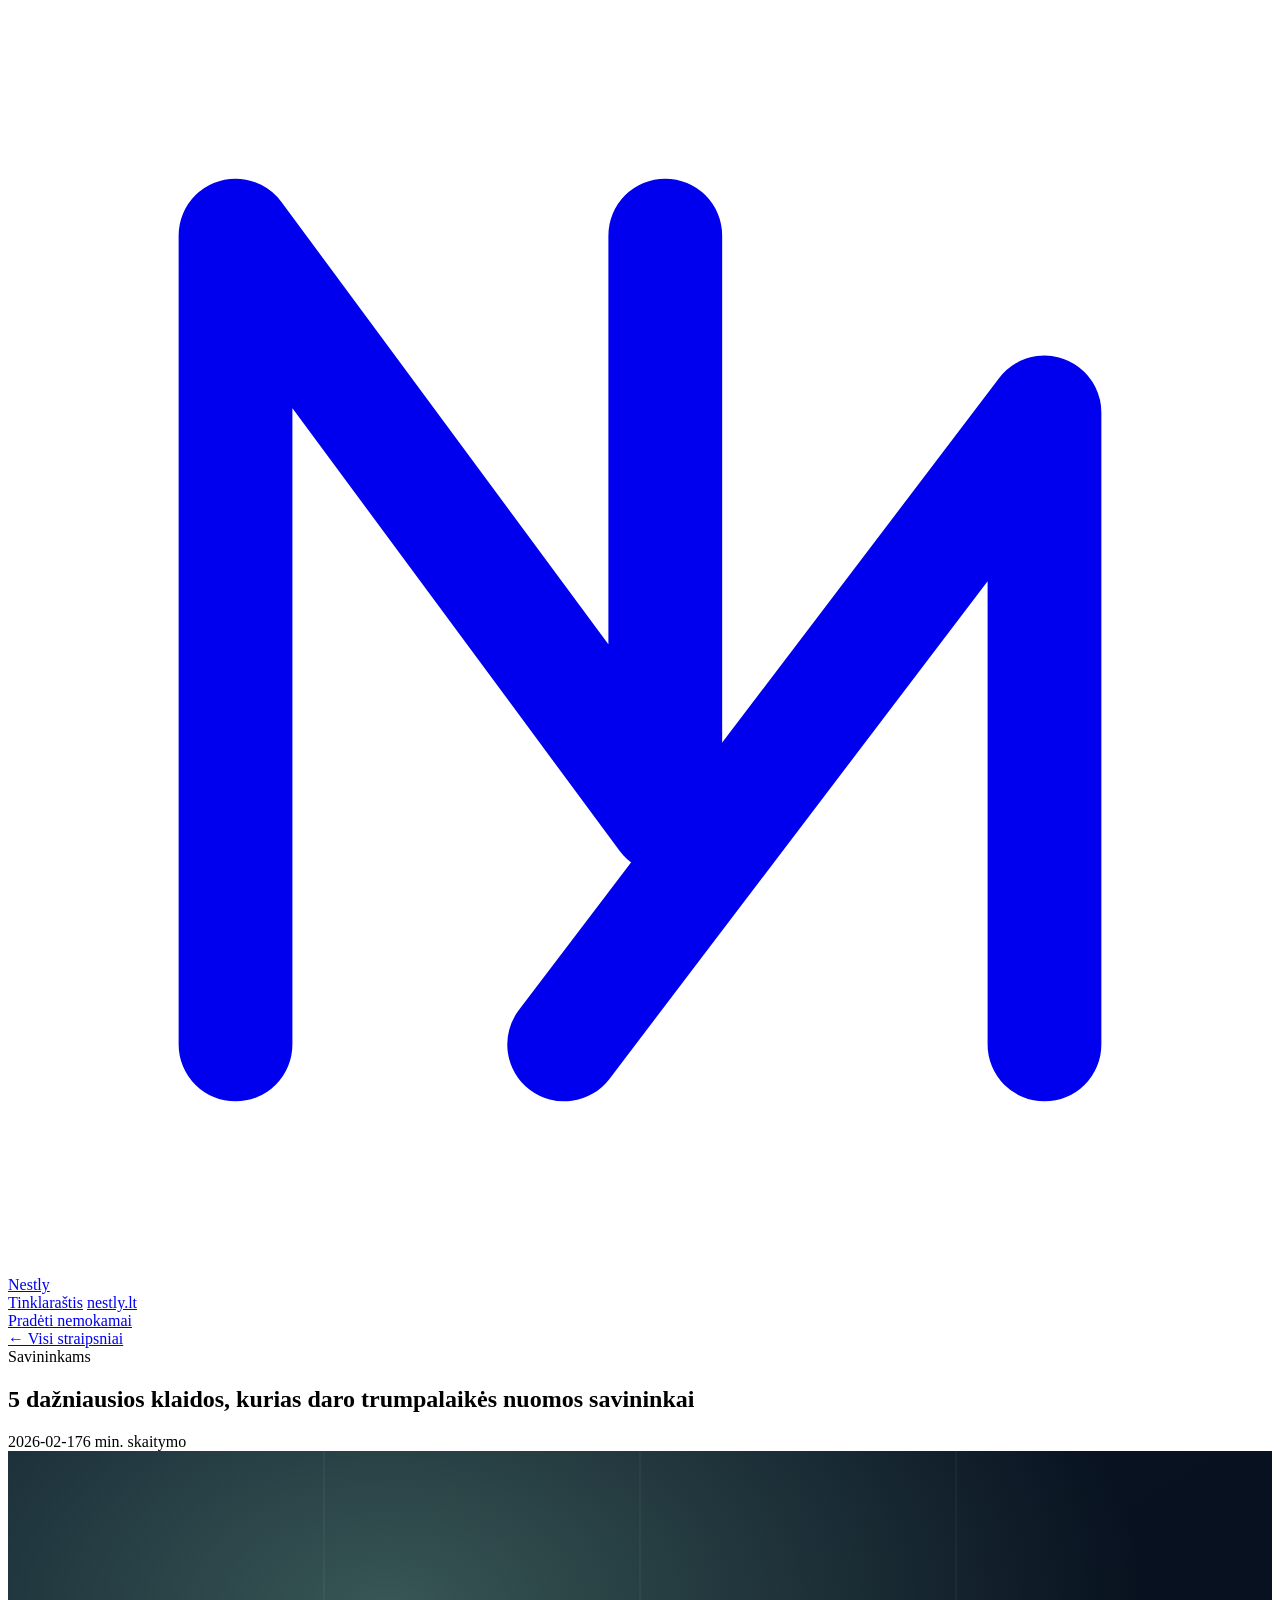
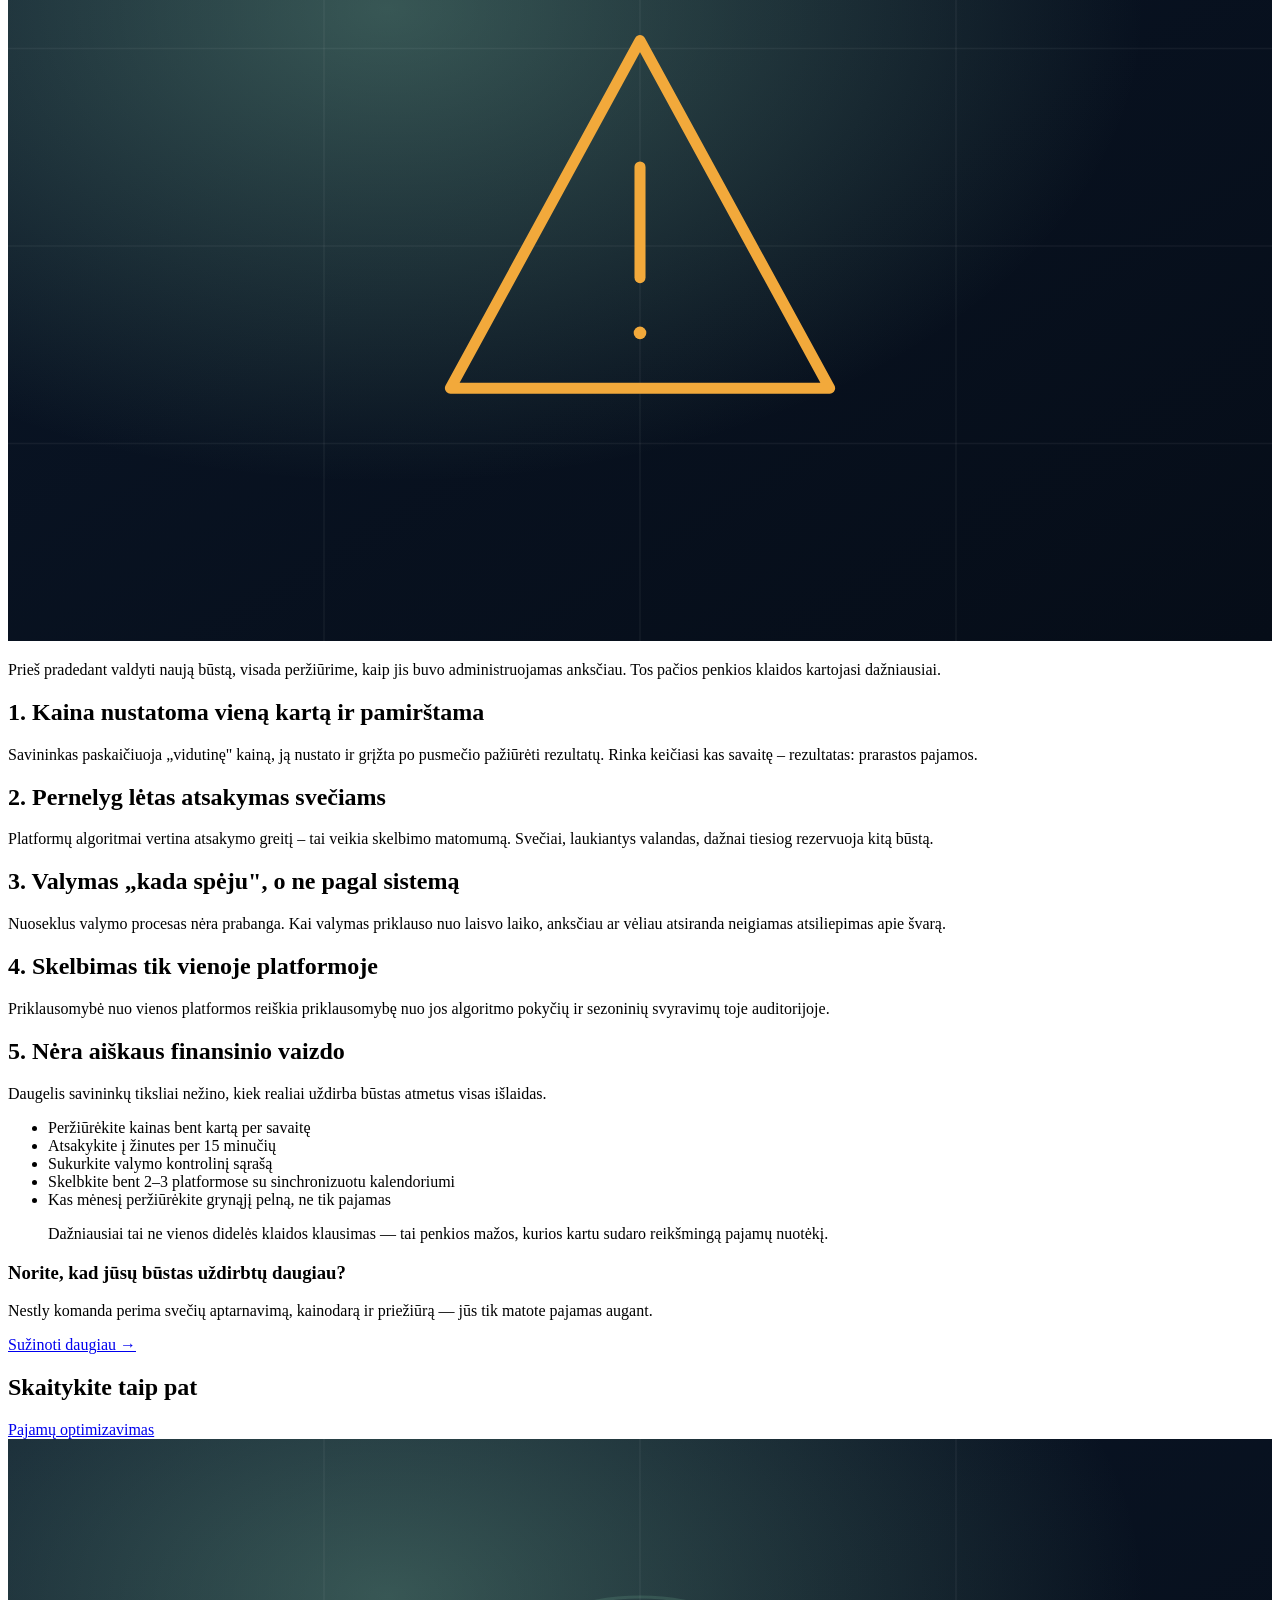
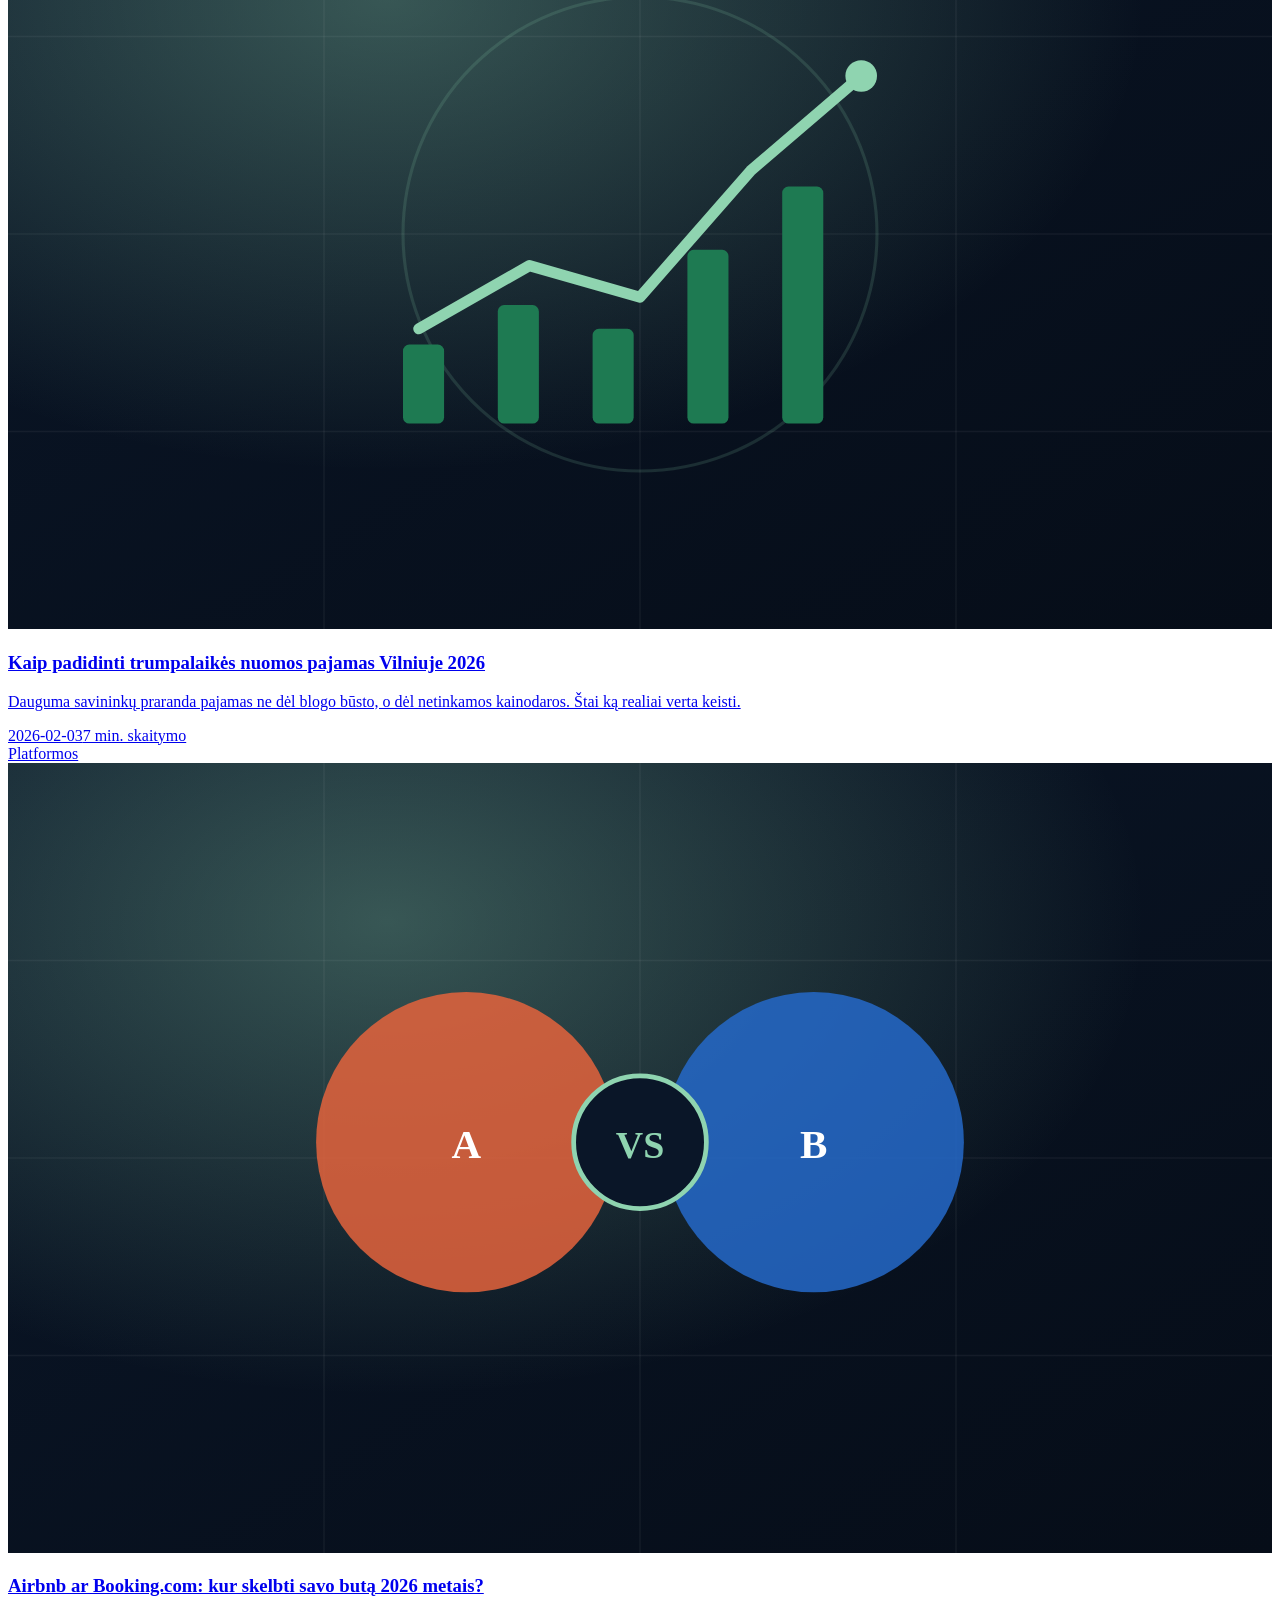
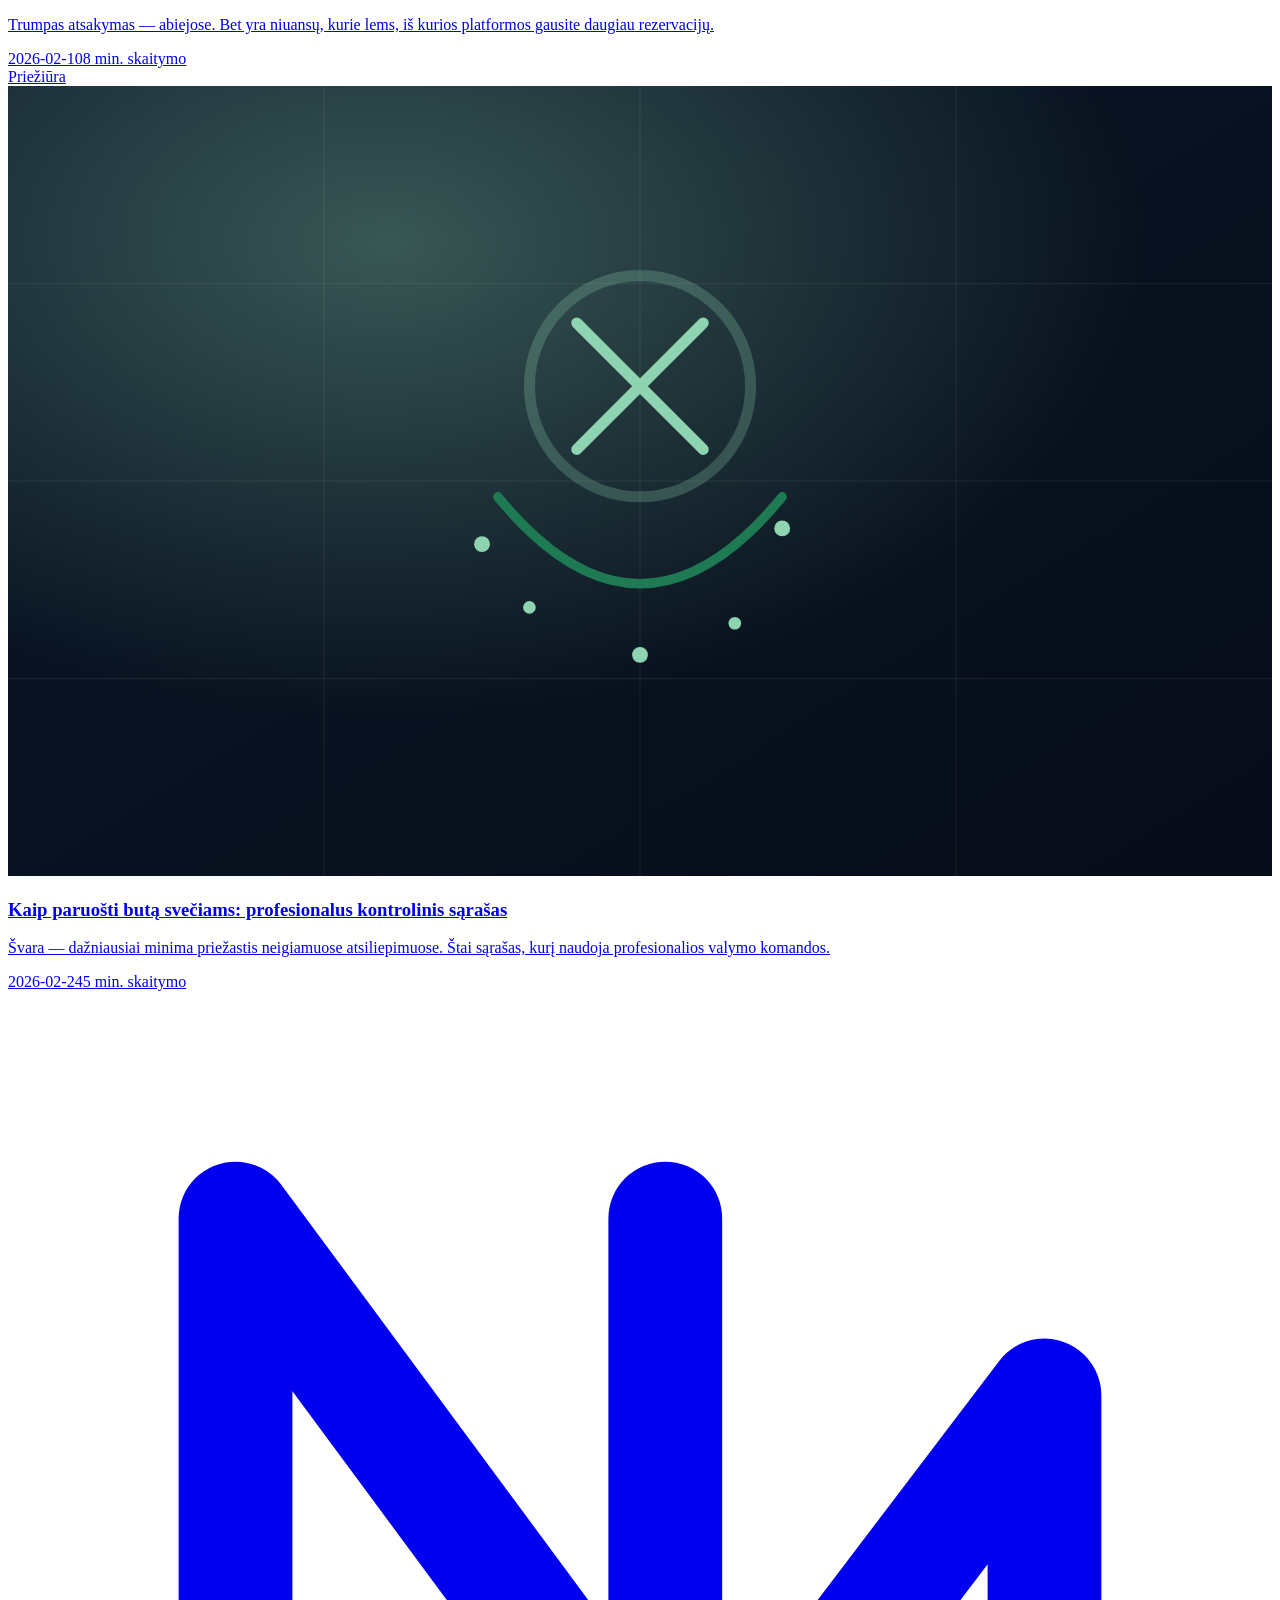
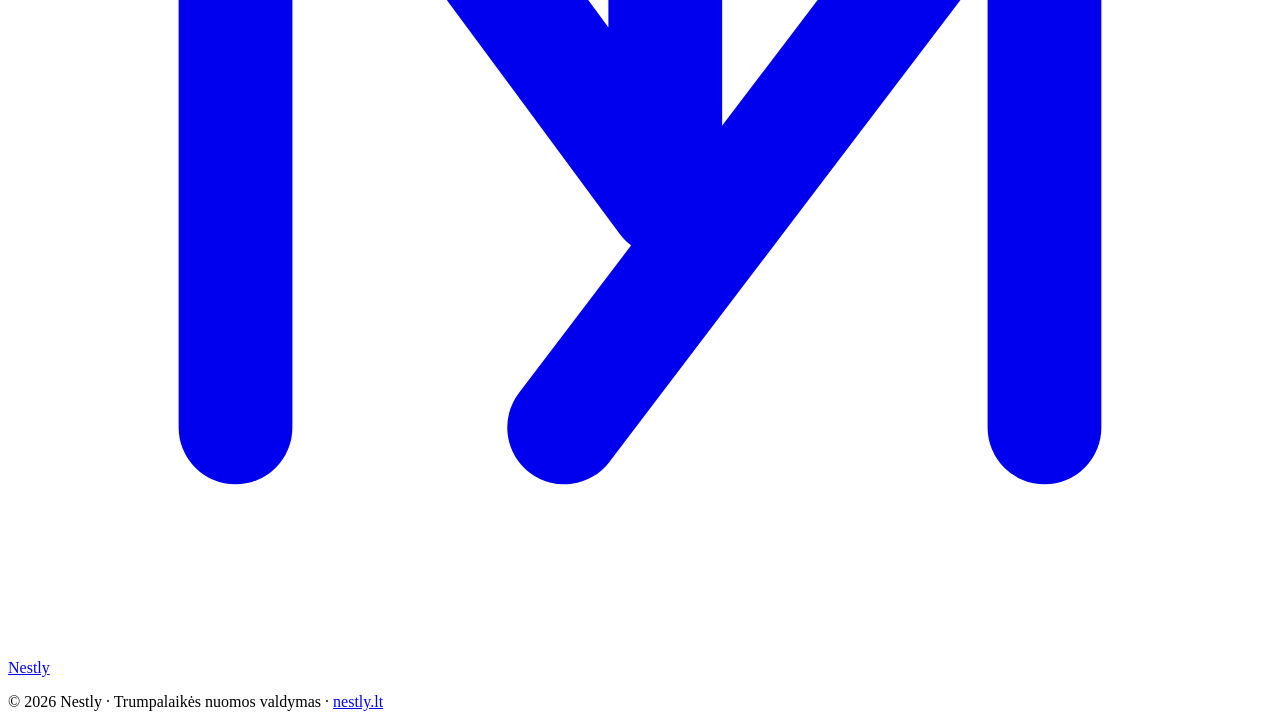
==== articles/5-klaidos-savininkams.html @ 53dc6b49 "Rename 5-klaidos-savininkams.html to articles/5-klaidos-savininkams.html" ====
<!DOCTYPE html>
<html lang="lt">
<head>
<meta charset="UTF-8">
<meta name="viewport" content="width=device-width, initial-scale=1.0">
<title>5 dažniausios klaidos, kurias daro trumpalaikės nuomos savininkai | Nestly tinklaraštis</title>
<meta name="description" content="Nuo neteisingos kainodaros iki pavėluoto atsakymo svečiams — penkios klaidos, kurios kainuoja daugiausiai pinigų trumpalaikės nuomos savininkams.">
<link rel="canonical" href="https://nestly.lt/blog/articles/">
<meta property="og:title" content="5 dažniausios klaidos, kurias daro trumpalaikės nuomos savininkai | Nestly tinklaraštis">
<meta property="og:description" content="Nuo neteisingos kainodaros iki pavėluoto atsakymo svečiams — penkios klaidos, kurios kainuoja daugiausiai pinigų trumpalaikės nuomos savininkams.">
<meta property="og:type" content="article">
<link rel="preconnect" href="https://fonts.googleapis.com"><link href="https://fonts.googleapis.com/css2?family=Newsreader:ital,opsz,wght@0,6..72,400;0,6..72,500;0,6..72,600;0,6..72,700;1,6..72,500&family=Inter:wght@400;500;600;700;800&family=JetBrains+Mono:wght@500;600&display=swap" rel="stylesheet">
<link rel="stylesheet" href="../assets/style.css">
<script type="application/ld+json">
{
  "@context": "https://schema.org",
  "@type": "BlogPosting",
  "headline": "5 dažniausios klaidos, kurias daro trumpalaikės nuomos savininkai",
  "description": "Nuo neteisingos kainodaros iki pavėluoto atsakymo svečiams — penkios klaidos, kurios kainuoja daugiausiai pinigų trumpalaikės nuomos savininkams.",
  "datePublished": "2026-02-17",
  "author": {"@type": "Organization", "name": "Nestly"},
  "publisher": {"@type": "Organization", "name": "Nestly"}
}
</script>
</head>
<body>
<header id="siteHeader">
  <nav class="wrap">
    <a class="logo" href="../index.html"><svg viewBox="0 0 100 100" xmlns="http://www.w3.org/2000/svg"><polyline points="18,82 18,18 52,64 52,18" fill="none" stroke="currentColor" stroke-width="9" stroke-linejoin="round" stroke-linecap="round"/><polyline points="44,82 82,32 82,82" fill="none" stroke="currentColor" stroke-width="9" stroke-linejoin="round" stroke-linecap="round"/></svg>Nestly</a>
    <div class="nav-links">
      <a href="../index.html">Tinklaraštis</a>
      <a href="https://nestly.lt">nestly.lt</a>
    </div>
    <a class="btn btn-primary" href="https://nestly.lt">Pradėti nemokamai</a>
  </nav>
</header>

<section class="article-hero">
  <div class="wrap">
    <a class="back-link" href="../index.html">← Visi straipsniai</a>
    <div class="eyebrow">Savininkams</div>
    <h1>5 dažniausios klaidos, kurias daro trumpalaikės nuomos savininkai</h1>
    <div class="article-meta"><span>2026-02-17</span><span class="dot"></span><span>6 min. skaitymo</span></div>
  </div>
  <div class="hero-illustration"><svg viewBox="0 0 800 500" xmlns="http://www.w3.org/2000/svg" preserveAspectRatio="xMidYMid slice">
  <defs>
    <linearGradient id="bg" x1="0" y1="0" x2="1" y2="1">
      <stop offset="0%" stop-color="#0A1628"/><stop offset="100%" stop-color="#060D18"/>
    </linearGradient>
    <radialGradient id="glow" cx="30%" cy="20%" r="60%">
      <stop offset="0%" stop-color="#8FD4B0" stop-opacity="0.35"/>
      <stop offset="100%" stop-color="#8FD4B0" stop-opacity="0"/>
    </radialGradient>
  </defs>
  <rect width="800" height="500" fill="url(#bg)"/>
  <rect width="800" height="500" fill="url(#glow)"/>
  <g stroke="#ffffff" stroke-opacity="0.05">
    <line x1="0" y1="125" x2="800" y2="125"/><line x1="0" y1="250" x2="800" y2="250"/><line x1="0" y1="375" x2="800" y2="375"/>
    <line x1="200" y1="0" x2="200" y2="500"/><line x1="400" y1="0" x2="400" y2="500"/><line x1="600" y1="0" x2="600" y2="500"/>
  </g>
  <g transform="translate(400,250)">
    
<g fill="none" stroke="#F2A93B" stroke-width="7" stroke-linecap="round" stroke-linejoin="round">
  <path d="M0,-130 L120,90 L-120,90 Z"/>
  <line x1="0" y1="-50" x2="0" y2="20"/>
  <circle cx="0" cy="55" r="4" fill="#F2A93B" stroke="none"/>
</g>

  </g>
</svg></div>
</section>

<div class="article-body">

      <p>Prieš pradedant valdyti naują būstą, visada peržiūrime, kaip jis buvo administruojamas anksčiau. Tos pačios penkios klaidos kartojasi dažniausiai.</p>

      <h2>1. Kaina nustatoma vieną kartą ir pamirštama</h2>
      <p>Savininkas paskaičiuoja „vidutinę" kainą, ją nustato ir grįžta po pusmečio pažiūrėti rezultatų. Rinka keičiasi kas savaitę – rezultatas: prarastos pajamos.</p>

      <h2>2. Pernelyg lėtas atsakymas svečiams</h2>
      <p>Platformų algoritmai vertina atsakymo greitį – tai veikia skelbimo matomumą. Svečiai, laukiantys valandas, dažnai tiesiog rezervuoja kitą būstą.</p>

      <h2>3. Valymas „kada spėju", o ne pagal sistemą</h2>
      <p>Nuoseklus valymo procesas nėra prabanga. Kai valymas priklauso nuo laisvo laiko, anksčiau ar vėliau atsiranda neigiamas atsiliepimas apie švarą.</p>

      <h2>4. Skelbimas tik vienoje platformoje</h2>
      <p>Priklausomybė nuo vienos platformos reiškia priklausomybę nuo jos algoritmo pokyčių ir sezoninių svyravimų toje auditorijoje.</p>

      <h2>5. Nėra aiškaus finansinio vaizdo</h2>
      <p>Daugelis savininkų tiksliai nežino, kiek realiai uždirba būstas atmetus visas išlaidas.</p>

      <ul>
        <li>Peržiūrėkite kainas bent kartą per savaitę</li>
        <li>Atsakykite į žinutes per 15 minučių</li>
        <li>Sukurkite valymo kontrolinį sąrašą</li>
        <li>Skelbkite bent 2–3 platformose su sinchronizuotu kalendoriumi</li>
        <li>Kas mėnesį peržiūrėkite grynąjį pelną, ne tik pajamas</li>
      </ul>

      <blockquote>Dažniausiai tai ne vienos didelės klaidos klausimas — tai penkios mažos, kurios kartu sudaro reikšmingą pajamų nuotėkį.</blockquote>
    
</div>

<div class="cta-box">
  <h3>Norite, kad jūsų būstas uždirbtų daugiau?</h3>
  <p>Nestly komanda perima svečių aptarnavimą, kainodarą ir priežiūrą — jūs tik matote pajamas augant.</p>
  <a class="btn btn-primary" href="https://nestly.lt">Sužinoti daugiau →</a>
</div>

<section class="related">
  <div class="wrap">
    <h2>Skaitykite taip pat</h2>
    <div class="blog-grid">
      <a class="card" href="kaip-padidinti-nuomos-pajamas.html">
  <div class="thumb"><span class="cat">Pajamų optimizavimas</span><svg viewBox="0 0 800 500" xmlns="http://www.w3.org/2000/svg" preserveAspectRatio="xMidYMid slice">
  <defs>
    <linearGradient id="bg" x1="0" y1="0" x2="1" y2="1">
      <stop offset="0%" stop-color="#0A1628"/><stop offset="100%" stop-color="#060D18"/>
    </linearGradient>
    <radialGradient id="glow" cx="30%" cy="20%" r="60%">
      <stop offset="0%" stop-color="#8FD4B0" stop-opacity="0.35"/>
      <stop offset="100%" stop-color="#8FD4B0" stop-opacity="0"/>
    </radialGradient>
  </defs>
  <rect width="800" height="500" fill="url(#bg)"/>
  <rect width="800" height="500" fill="url(#glow)"/>
  <g stroke="#ffffff" stroke-opacity="0.05">
    <line x1="0" y1="125" x2="800" y2="125"/><line x1="0" y1="250" x2="800" y2="250"/><line x1="0" y1="375" x2="800" y2="375"/>
    <line x1="200" y1="0" x2="200" y2="500"/><line x1="400" y1="0" x2="400" y2="500"/><line x1="600" y1="0" x2="600" y2="500"/>
  </g>
  <g transform="translate(400,250)">
    
<circle r="150" fill="none" stroke="#8FD4B0" stroke-opacity="0.15" stroke-width="2"/>
<polyline points="-140,60 -70,20 0,40 70,-40 140,-100" fill="none" stroke="#8FD4B0" stroke-width="7" stroke-linecap="round" stroke-linejoin="round"/>
<circle cx="140" cy="-100" r="10" fill="#8FD4B0"/>
<g fill="#1E7A52">
  <rect x="-150" y="70" width="26" height="50" rx="4"/>
  <rect x="-90" y="45" width="26" height="75" rx="4"/>
  <rect x="-30" y="60" width="26" height="60" rx="4"/>
  <rect x="30" y="10" width="26" height="110" rx="4"/>
  <rect x="90" y="-30" width="26" height="150" rx="4"/>
</g>

  </g>
</svg></div>
  <div class="body">
    <h3>Kaip padidinti trumpalaikės nuomos pajamas Vilniuje 2026</h3>
    <p>Dauguma savininkų praranda pajamas ne dėl blogo būsto, o dėl netinkamos kainodaros. Štai ką realiai verta keisti.</p>
    <div class="meta"><span>2026-02-03</span><span class="dot"></span><span>7 min. skaitymo</span></div>
  </div>
</a>
<a class="card" href="airbnb-vs-booking-com.html">
  <div class="thumb"><span class="cat">Platformos</span><svg viewBox="0 0 800 500" xmlns="http://www.w3.org/2000/svg" preserveAspectRatio="xMidYMid slice">
  <defs>
    <linearGradient id="bg" x1="0" y1="0" x2="1" y2="1">
      <stop offset="0%" stop-color="#0A1628"/><stop offset="100%" stop-color="#060D18"/>
    </linearGradient>
    <radialGradient id="glow" cx="30%" cy="20%" r="60%">
      <stop offset="0%" stop-color="#8FD4B0" stop-opacity="0.35"/>
      <stop offset="100%" stop-color="#8FD4B0" stop-opacity="0"/>
    </radialGradient>
  </defs>
  <rect width="800" height="500" fill="url(#bg)"/>
  <rect width="800" height="500" fill="url(#glow)"/>
  <g stroke="#ffffff" stroke-opacity="0.05">
    <line x1="0" y1="125" x2="800" y2="125"/><line x1="0" y1="250" x2="800" y2="250"/><line x1="0" y1="375" x2="800" y2="375"/>
    <line x1="200" y1="0" x2="200" y2="500"/><line x1="400" y1="0" x2="400" y2="500"/><line x1="600" y1="0" x2="600" y2="500"/>
  </g>
  <g transform="translate(400,250)">
    
<circle cx="-110" cy="-10" r="95" fill="#E4633D" opacity="0.85"/>
<circle cx="110" cy="-10" r="95" fill="#2569C9" opacity="0.85"/>
<circle cx="0" cy="-10" r="42" fill="#0A1628" stroke="#8FD4B0" stroke-width="3"/>
<text x="0" y="0" text-anchor="middle" font-family="Georgia,serif" font-size="24" font-weight="700" fill="#8FD4B0">VS</text>
<text x="-110" y="0" text-anchor="middle" font-family="Georgia,serif" font-size="26" font-weight="700" fill="#fff">A</text>
<text x="110" y="0" text-anchor="middle" font-family="Georgia,serif" font-size="26" font-weight="700" fill="#fff">B</text>

  </g>
</svg></div>
  <div class="body">
    <h3>Airbnb ar Booking.com: kur skelbti savo butą 2026 metais?</h3>
    <p>Trumpas atsakymas — abiejose. Bet yra niuansų, kurie lems, iš kurios platformos gausite daugiau rezervacijų.</p>
    <div class="meta"><span>2026-02-10</span><span class="dot"></span><span>8 min. skaitymo</span></div>
  </div>
</a>
<a class="card" href="kaip-paruosti-buta-sveciams.html">
  <div class="thumb"><span class="cat">Priežiūra</span><svg viewBox="0 0 800 500" xmlns="http://www.w3.org/2000/svg" preserveAspectRatio="xMidYMid slice">
  <defs>
    <linearGradient id="bg" x1="0" y1="0" x2="1" y2="1">
      <stop offset="0%" stop-color="#0A1628"/><stop offset="100%" stop-color="#060D18"/>
    </linearGradient>
    <radialGradient id="glow" cx="30%" cy="20%" r="60%">
      <stop offset="0%" stop-color="#8FD4B0" stop-opacity="0.35"/>
      <stop offset="100%" stop-color="#8FD4B0" stop-opacity="0"/>
    </radialGradient>
  </defs>
  <rect width="800" height="500" fill="url(#bg)"/>
  <rect width="800" height="500" fill="url(#glow)"/>
  <g stroke="#ffffff" stroke-opacity="0.05">
    <line x1="0" y1="125" x2="800" y2="125"/><line x1="0" y1="250" x2="800" y2="250"/><line x1="0" y1="375" x2="800" y2="375"/>
    <line x1="200" y1="0" x2="200" y2="500"/><line x1="400" y1="0" x2="400" y2="500"/><line x1="600" y1="0" x2="600" y2="500"/>
  </g>
  <g transform="translate(400,250)">
    
<g stroke="#8FD4B0" stroke-width="7" stroke-linecap="round" fill="none">
  <path d="M-40,-100 L40,-20" />
  <path d="M40,-100 L-40,-20" />
  <circle cx="0" cy="-60" r="70" stroke-opacity="0.25"/>
</g>
<g fill="#8FD4B0">
  <circle cx="-100" cy="40" r="5"/><circle cx="-70" cy="80" r="4"/>
  <circle cx="90" cy="30" r="5"/><circle cx="60" cy="90" r="4"/>
  <circle cx="0" cy="110" r="5"/>
</g>
<path d="M-90,10 Q0,120 90,10" stroke="#1E7A52" stroke-width="6" fill="none" stroke-linecap="round"/>

  </g>
</svg></div>
  <div class="body">
    <h3>Kaip paruošti butą svečiams: profesionalus kontrolinis sąrašas</h3>
    <p>Švara — dažniausiai minima priežastis neigiamuose atsiliepimuose. Štai sąrašas, kurį naudoja profesionalios valymo komandos.</p>
    <div class="meta"><span>2026-02-24</span><span class="dot"></span><span>5 min. skaitymo</span></div>
  </div>
</a>
    </div>
  </div>
</section>

<footer>
  <div class="wrap">
    <a class="flogo" href="../index.html"><svg viewBox="0 0 100 100" xmlns="http://www.w3.org/2000/svg"><polyline points="18,82 18,18 52,64 52,18" fill="none" stroke="currentColor" stroke-width="9" stroke-linejoin="round" stroke-linecap="round"/><polyline points="44,82 82,32 82,82" fill="none" stroke="currentColor" stroke-width="9" stroke-linejoin="round" stroke-linecap="round"/></svg>Nestly</a>
    <p>© 2026 Nestly · Trumpalaikės nuomos valdymas · <a href="https://nestly.lt">nestly.lt</a></p>
  </div>
</footer>
<script src="../assets/script.js"></script>
</body>
</html>
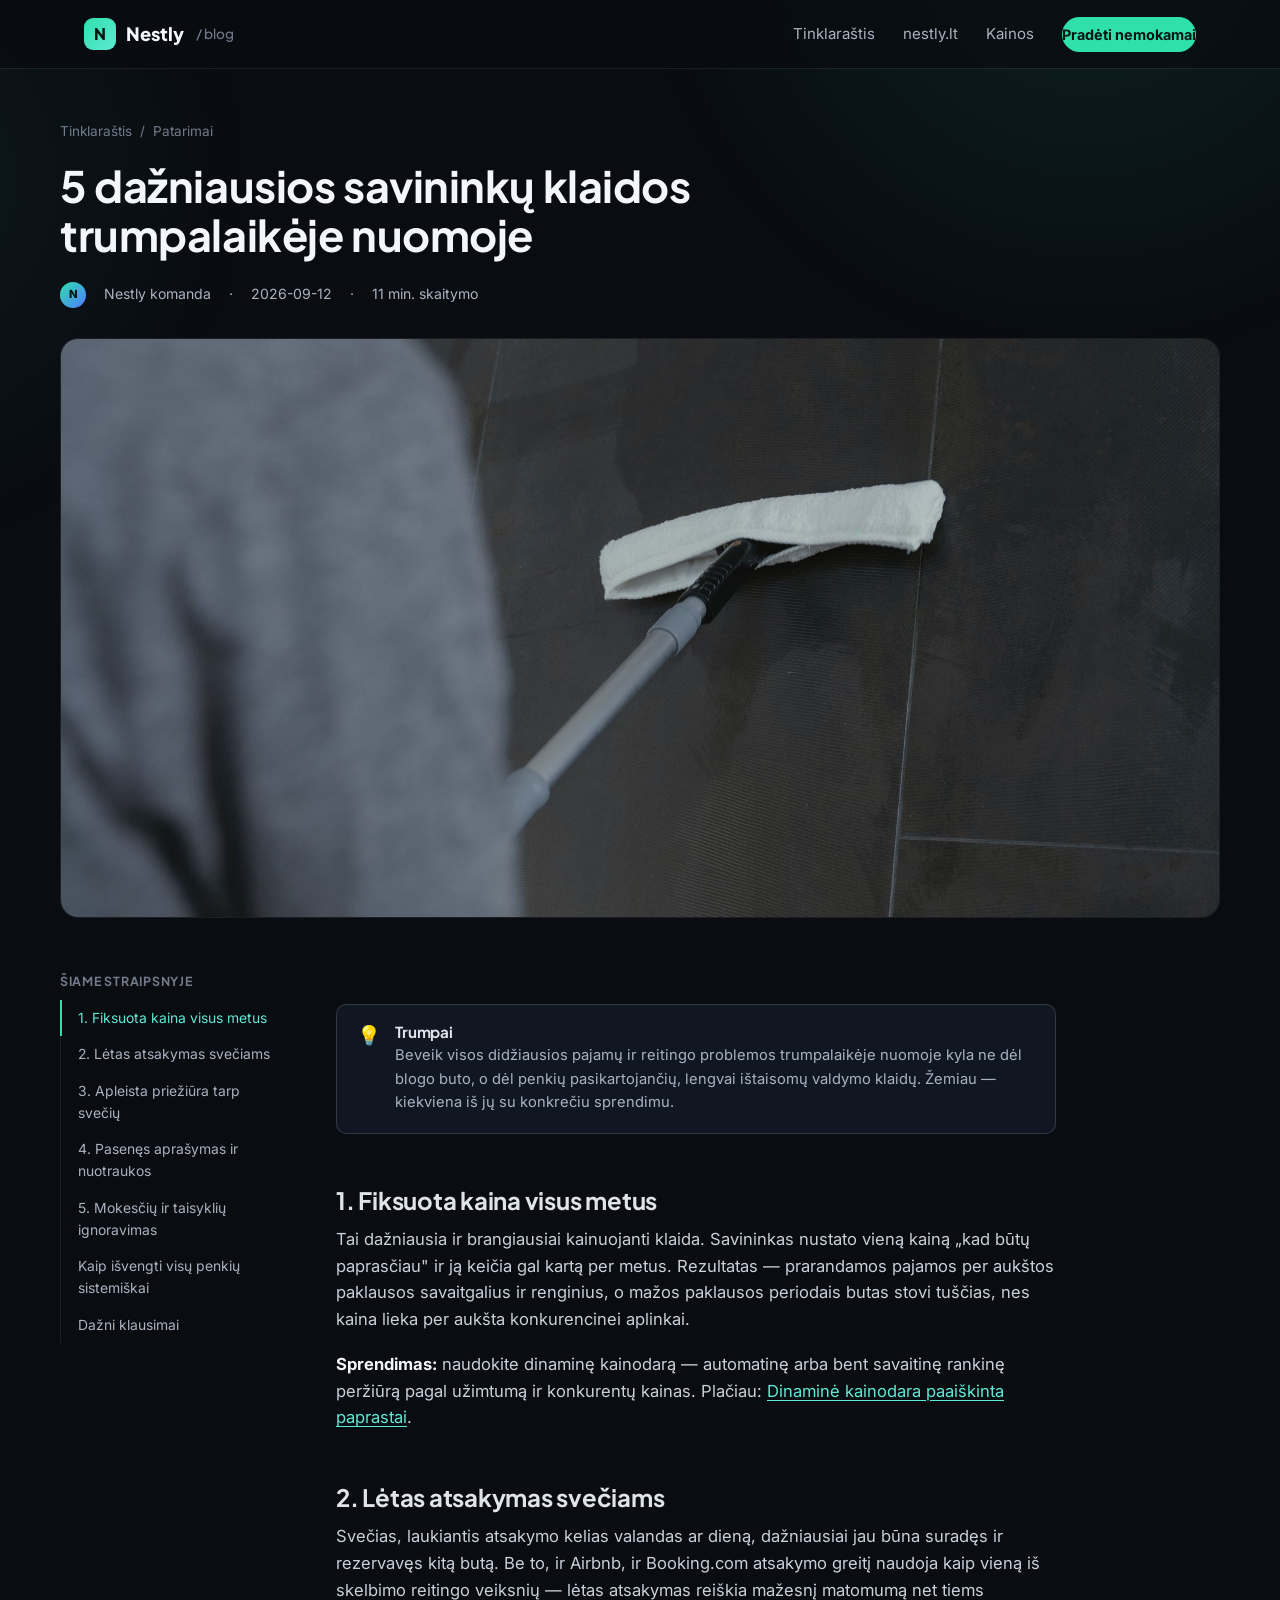
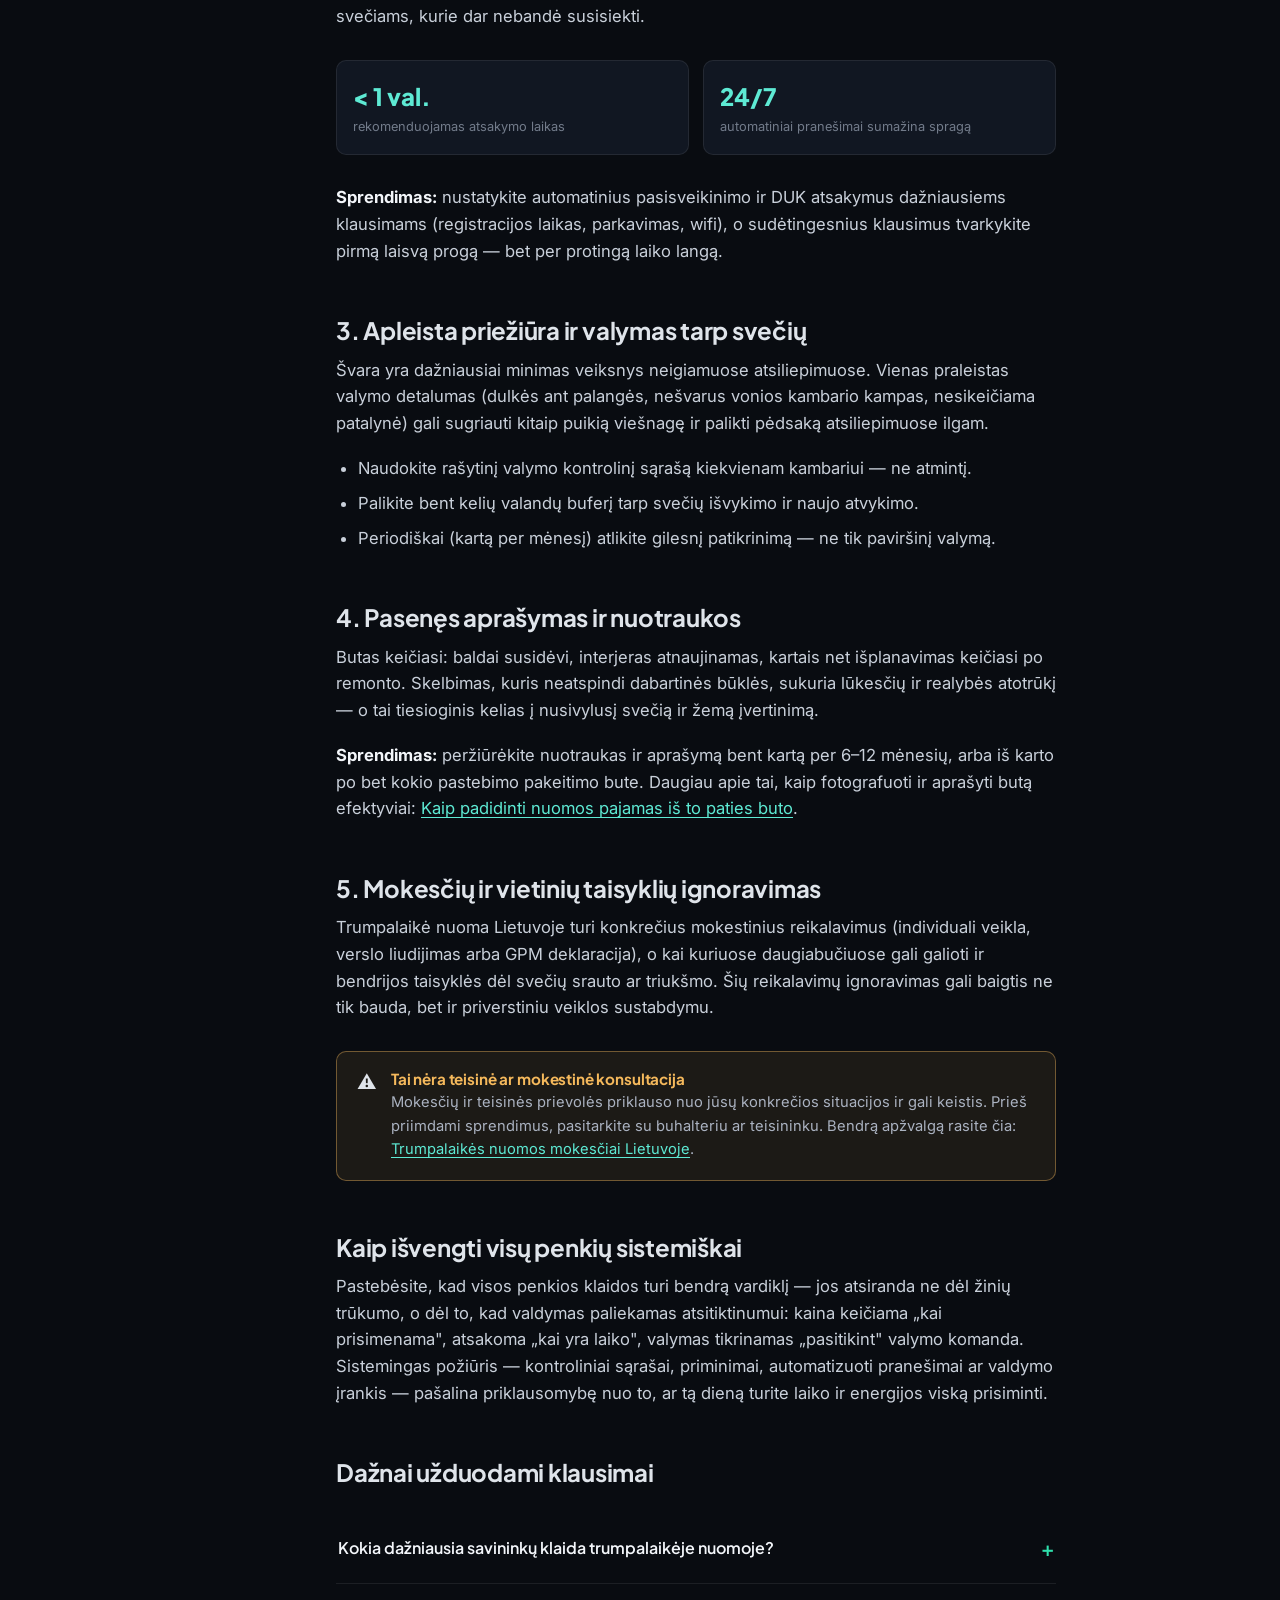
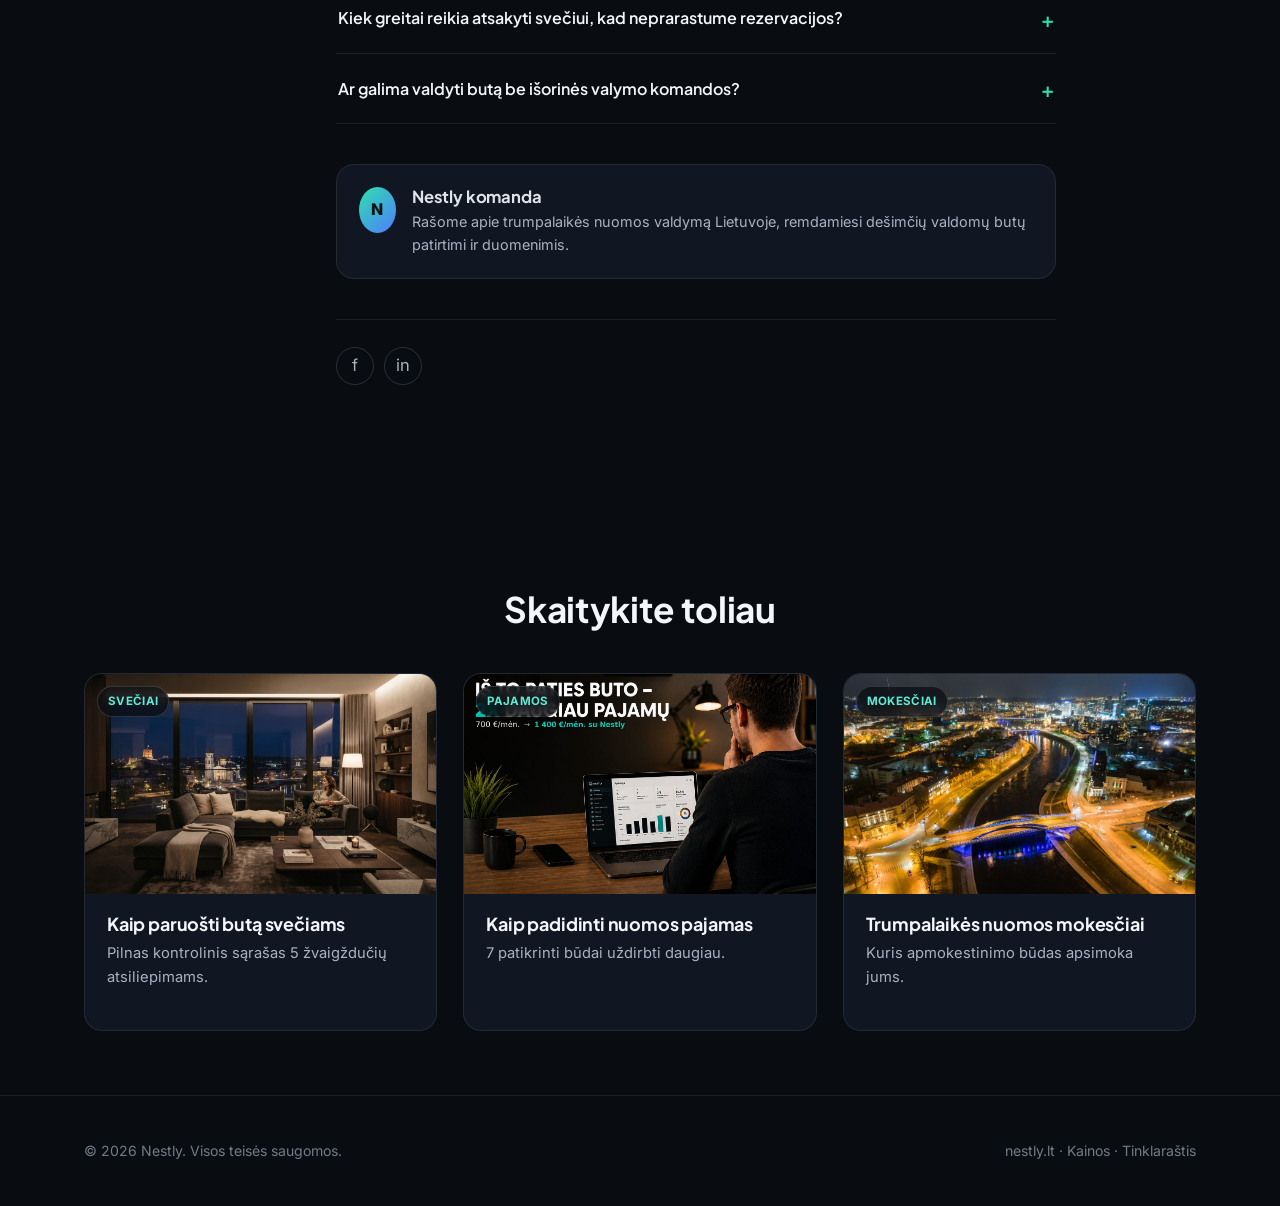
==== commit 6ec4fe3f: "Add files via upload" ====
--- a/articles/5-klaidos-savininkams.html
+++ b/articles/5-klaidos-savininkams.html
@@ -1,237 +1,177 @@
 <!DOCTYPE html>
-<html lang="lt">
+<html lang="lt" class="no-js">
 <head>
 <meta charset="UTF-8">
+<script>document.documentElement.classList.remove('no-js')</script>
 <meta name="viewport" content="width=device-width, initial-scale=1.0">
-<title>5 dažniausios klaidos, kurias daro trumpalaikės nuomos savininkai | Nestly tinklaraštis</title>
-<meta name="description" content="Nuo neteisingos kainodaros iki pavėluoto atsakymo svečiams — penkios klaidos, kurios kainuoja daugiausiai pinigų trumpalaikės nuomos savininkams.">
-<link rel="canonical" href="https://nestly.lt/blog/articles/">
-<meta property="og:title" content="5 dažniausios klaidos, kurias daro trumpalaikės nuomos savininkai | Nestly tinklaraštis">
-<meta property="og:description" content="Nuo neteisingos kainodaros iki pavėluoto atsakymo svečiams — penkios klaidos, kurios kainuoja daugiausiai pinigų trumpalaikės nuomos savininkams.">
+<title>5 dažniausios savininkų klaidos trumpalaikėje nuomoje | Nestly tinklaraštis</title>
+<meta name="description" content="Nuo per žemos kainos iki apleistos priežiūros — kokios klaidos kainuoja trumpalaikės nuomos savininkams daugiausiai pajamų ir reitingo, ir kaip jų sistemiškai išvengti.">
+<link rel="canonical" href="https://nestly.lt/blog/articles/5-klaidos-savininkams.html">
+<meta name="robots" content="index, follow">
 <meta property="og:type" content="article">
-<link rel="preconnect" href="https://fonts.googleapis.com"><link href="https://fonts.googleapis.com/css2?family=Newsreader:ital,opsz,wght@0,6..72,400;0,6..72,500;0,6..72,600;0,6..72,700;1,6..72,500&family=Inter:wght@400;500;600;700;800&family=JetBrains+Mono:wght@500;600&display=swap" rel="stylesheet">
+<meta property="og:title" content="5 dažniausios savininkų klaidos trumpalaikėje nuomoje">
+<meta property="og:description" content="Kokios klaidos kainuoja daugiausiai ir kaip jų išvengti.">
+<meta property="og:url" content="https://nestly.lt/blog/articles/5-klaidos-savininkams.html">
+<meta property="og:image" content="https://nestly.lt/blog/assets/images/cover-cleaning.jpg">
+<meta name="twitter:card" content="summary_large_image">
 <link rel="stylesheet" href="../assets/style.css">
 <script type="application/ld+json">
 {
-  "@context": "https://schema.org",
-  "@type": "BlogPosting",
-  "headline": "5 dažniausios klaidos, kurias daro trumpalaikės nuomos savininkai",
-  "description": "Nuo neteisingos kainodaros iki pavėluoto atsakymo svečiams — penkios klaidos, kurios kainuoja daugiausiai pinigų trumpalaikės nuomos savininkams.",
-  "datePublished": "2026-02-17",
-  "author": {"@type": "Organization", "name": "Nestly"},
-  "publisher": {"@type": "Organization", "name": "Nestly"}
+  "@context":"https://schema.org","@type":"Article",
+  "headline":"5 dažniausios savininkų klaidos trumpalaikėje nuomoje",
+  "description":"Kokios klaidos kainuoja trumpalaikės nuomos savininkams daugiausiai pajamų ir reitingo.",
+  "image":"https://nestly.lt/blog/assets/images/cover-cleaning.jpg",
+  "author":{"@type":"Organization","name":"Nestly"},
+  "publisher":{"@type":"Organization","name":"Nestly","url":"https://nestly.lt/"},
+  "datePublished":"2026-09-12","dateModified":"2026-09-12",
+  "mainEntityOfPage":"https://nestly.lt/blog/articles/5-klaidos-savininkams.html"
+}
+</script>
+<script type="application/ld+json">
+{
+  "@context":"https://schema.org","@type":"FAQPage",
+  "mainEntity":[
+    {"@type":"Question","name":"Kokia dažniausia savininkų klaida trumpalaikėje nuomoje?","acceptedAnswer":{"@type":"Answer","text":"Dažniausia klaida — fiksuota, niekada nekoreguojama kaina, dėl kurios prarandama tiek pajamų per didelės paklausos datas, tiek užimtumas per mažos paklausos periodus."}},
+    {"@type":"Question","name":"Kiek greitai reikia atsakyti svečiui, kad neprarastume rezervacijos?","acceptedAnswer":{"@type":"Answer","text":"Rekomenduojama atsakyti per vieną valandą dienos metu — ilgesnis atsakymo laikas tiesiogiai koreliuoja su mažesne konversija į rezervaciją ir prastesniu platformos reitingu."}},
+    {"@type":"Question","name":"Ar galima valdyti butą be išorinės valymo komandos?","acceptedAnswer":{"@type":"Answer","text":"Galima, bet tai reikalauja griežto grafiko ir buferio tarp svečių — bet koks vėlavimas ar kelionės grafiko sutapimas rizikuoja pavėluotu įsiregistravimu, kuris stipriai kenkia atsiliepimams."}}
+  ]
 }
 </script>
 </head>
 <body>
-<header id="siteHeader">
-  <nav class="wrap">
-    <a class="logo" href="../index.html"><svg viewBox="0 0 100 100" xmlns="http://www.w3.org/2000/svg"><polyline points="18,82 18,18 52,64 52,18" fill="none" stroke="currentColor" stroke-width="9" stroke-linejoin="round" stroke-linecap="round"/><polyline points="44,82 82,32 82,82" fill="none" stroke="currentColor" stroke-width="9" stroke-linejoin="round" stroke-linecap="round"/></svg>Nestly</a>
+<div class="progress-bar"></div>
+
+<header class="site">
+  <nav class="nav">
+    <a class="brand" href="../index.html"><span class="mark">N</span> Nestly <span style="color:var(--text-dimmer);font-weight:500;font-size:.85rem;margin-left:2px">/ blog</span></a>
     <div class="nav-links">
       <a href="../index.html">Tinklaraštis</a>
-      <a href="https://nestly.lt">nestly.lt</a>
+      <a href="https://nestly.lt/">nestly.lt</a>
+      <a href="https://nestly.lt/pricing">Kainos</a>
+      <a class="nav-cta" href="https://nestly.lt/">Pradėti nemokamai</a>
     </div>
-    <a class="btn btn-primary" href="https://nestly.lt">Pradėti nemokamai</a>
+    <button class="burger" aria-label="Meniu">☰</button>
   </nav>
 </header>
 
-<section class="article-hero">
-  <div class="wrap">
-    <a class="back-link" href="../index.html">← Visi straipsniai</a>
-    <div class="eyebrow">Savininkams</div>
-    <h1>5 dažniausios klaidos, kurias daro trumpalaikės nuomos savininkai</h1>
-    <div class="article-meta"><span>2026-02-17</span><span class="dot"></span><span>6 min. skaitymo</span></div>
+<div class="container article-hero">
+  <div class="breadcrumb"><a href="../index.html">Tinklaraštis</a> <span>/</span> <span>Patarimai</span></div>
+  <h1>5 dažniausios savininkų klaidos trumpalaikėje nuomoje</h1>
+  <div class="article-meta">
+    <span class="avatar">N</span><span>Nestly komanda</span><span>·</span><span>2026-09-12</span><span>·</span><span>11 min. skaitymo</span>
   </div>
-  <div class="hero-illustration"><svg viewBox="0 0 800 500" xmlns="http://www.w3.org/2000/svg" preserveAspectRatio="xMidYMid slice">
-  <defs>
-    <linearGradient id="bg" x1="0" y1="0" x2="1" y2="1">
-      <stop offset="0%" stop-color="#0A1628"/><stop offset="100%" stop-color="#060D18"/>
-    </linearGradient>
-    <radialGradient id="glow" cx="30%" cy="20%" r="60%">
-      <stop offset="0%" stop-color="#8FD4B0" stop-opacity="0.35"/>
-      <stop offset="100%" stop-color="#8FD4B0" stop-opacity="0"/>
-    </radialGradient>
-  </defs>
-  <rect width="800" height="500" fill="url(#bg)"/>
-  <rect width="800" height="500" fill="url(#glow)"/>
-  <g stroke="#ffffff" stroke-opacity="0.05">
-    <line x1="0" y1="125" x2="800" y2="125"/><line x1="0" y1="250" x2="800" y2="250"/><line x1="0" y1="375" x2="800" y2="375"/>
-    <line x1="200" y1="0" x2="200" y2="500"/><line x1="400" y1="0" x2="400" y2="500"/><line x1="600" y1="0" x2="600" y2="500"/>
-  </g>
-  <g transform="translate(400,250)">
-    
-<g fill="none" stroke="#F2A93B" stroke-width="7" stroke-linecap="round" stroke-linejoin="round">
-  <path d="M0,-130 L120,90 L-120,90 Z"/>
-  <line x1="0" y1="-50" x2="0" y2="20"/>
-  <circle cx="0" cy="55" r="4" fill="#F2A93B" stroke="none"/>
-</g>
-
-  </g>
-</svg></div>
-</section>
-
-<div class="article-body">
-
-      <p>Prieš pradedant valdyti naują būstą, visada peržiūrime, kaip jis buvo administruojamas anksčiau. Tos pačios penkios klaidos kartojasi dažniausiai.</p>
-
-      <h2>1. Kaina nustatoma vieną kartą ir pamirštama</h2>
-      <p>Savininkas paskaičiuoja „vidutinę" kainą, ją nustato ir grįžta po pusmečio pažiūrėti rezultatų. Rinka keičiasi kas savaitę – rezultatas: prarastos pajamos.</p>
-
-      <h2>2. Pernelyg lėtas atsakymas svečiams</h2>
-      <p>Platformų algoritmai vertina atsakymo greitį – tai veikia skelbimo matomumą. Svečiai, laukiantys valandas, dažnai tiesiog rezervuoja kitą būstą.</p>
-
-      <h2>3. Valymas „kada spėju", o ne pagal sistemą</h2>
-      <p>Nuoseklus valymo procesas nėra prabanga. Kai valymas priklauso nuo laisvo laiko, anksčiau ar vėliau atsiranda neigiamas atsiliepimas apie švarą.</p>
-
-      <h2>4. Skelbimas tik vienoje platformoje</h2>
-      <p>Priklausomybė nuo vienos platformos reiškia priklausomybę nuo jos algoritmo pokyčių ir sezoninių svyravimų toje auditorijoje.</p>
-
-      <h2>5. Nėra aiškaus finansinio vaizdo</h2>
-      <p>Daugelis savininkų tiksliai nežino, kiek realiai uždirba būstas atmetus visas išlaidas.</p>
-
-      <ul>
-        <li>Peržiūrėkite kainas bent kartą per savaitę</li>
-        <li>Atsakykite į žinutes per 15 minučių</li>
-        <li>Sukurkite valymo kontrolinį sąrašą</li>
-        <li>Skelbkite bent 2–3 platformose su sinchronizuotu kalendoriumi</li>
-        <li>Kas mėnesį peržiūrėkite grynąjį pelną, ne tik pajamas</li>
-      </ul>
-
-      <blockquote>Dažniausiai tai ne vienos didelės klaidos klausimas — tai penkios mažos, kurios kartu sudaro reikšmingą pajamų nuotėkį.</blockquote>
-    
+  <div class="cover"><img src="../assets/images/cover-cleaning.jpg" alt="Buto priežiūra ir valymas tarp svečių" loading="eager"></div>
 </div>
 
-<div class="cta-box">
-  <h3>Norite, kad jūsų būstas uždirbtų daugiau?</h3>
-  <p>Nestly komanda perima svečių aptarnavimą, kainodarą ir priežiūrą — jūs tik matote pajamas augant.</p>
-  <a class="btn btn-primary" href="https://nestly.lt">Sužinoti daugiau →</a>
+<div class="container article-layout">
+  <aside class="toc reveal">
+    <h4>Šiame straipsnyje</h4>
+    <ol>
+      <li><a href="#klaida-1">1. Fiksuota kaina visus metus</a></li>
+      <li><a href="#klaida-2">2. Lėtas atsakymas svečiams</a></li>
+      <li><a href="#klaida-3">3. Apleista priežiūra tarp svečių</a></li>
+      <li><a href="#klaida-4">4. Pasenęs aprašymas ir nuotraukos</a></li>
+      <li><a href="#klaida-5">5. Mokesčių ir taisyklių ignoravimas</a></li>
+      <li><a href="#sistema">Kaip išvengti visų penkių sistemiškai</a></li>
+      <li><a href="#duk">Dažni klausimai</a></li>
+    </ol>
+  </aside>
+
+  <article class="prose">
+    <div class="callout tldr reveal">
+      <span class="icon">💡</span>
+      <div><h4>Trumpai</h4><p>Beveik visos didžiausios pajamų ir reitingo problemos trumpalaikėje nuomoje kyla ne dėl blogo buto, o dėl penkių pasikartojančių, lengvai ištaisomų valdymo klaidų. Žemiau — kiekviena iš jų su konkrečiu sprendimu.</p></div>
+    </div>
+
+    <h2 id="klaida-1">1. Fiksuota kaina visus metus</h2>
+    <p>Tai dažniausia ir brangiausiai kainuojanti klaida. Savininkas nustato vieną kainą „kad būtų paprasčiau" ir ją keičia gal kartą per metus. Rezultatas — prarandamos pajamos per aukštos paklausos savaitgalius ir renginius, o mažos paklausos periodais butas stovi tuščias, nes kaina lieka per aukšta konkurencinei aplinkai.</p>
+    <p><strong>Sprendimas:</strong> naudokite dinaminę kainodarą — automatinę arba bent savaitinę rankinę peržiūrą pagal užimtumą ir konkurentų kainas. Plačiau: <a class="inline-link" href="dinamine-kainodara-paaiskinta.html">Dinaminė kainodara paaiškinta paprastai</a>.</p>
+
+    <h2 id="klaida-2">2. Lėtas atsakymas svečiams</h2>
+    <p>Svečias, laukiantis atsakymo kelias valandas ar dieną, dažniausiai jau būna suradęs ir rezervavęs kitą butą. Be to, ir Airbnb, ir Booking.com atsakymo greitį naudoja kaip vieną iš skelbimo reitingo veiksnių — lėtas atsakymas reiškia mažesnį matomumą net tiems svečiams, kurie dar nebandė susisiekti.</p>
+    <div class="mini-stats reveal">
+      <div class="mini-stat"><div class="n">&lt; 1 val.</div><div class="l">rekomenduojamas atsakymo laikas</div></div>
+      <div class="mini-stat"><div class="n">24/7</div><div class="l">automatiniai pranešimai sumažina spragą</div></div>
+    </div>
+    <p><strong>Sprendimas:</strong> nustatykite automatinius pasisveikinimo ir DUK atsakymus dažniausiems klausimams (registracijos laikas, parkavimas, wifi), o sudėtingesnius klausimus tvarkykite pirmą laisvą progą — bet per protingą laiko langą.</p>
+
+    <h2 id="klaida-3">3. Apleista priežiūra ir valymas tarp svečių</h2>
+    <p>Švara yra dažniausiai minimas veiksnys neigiamuose atsiliepimuose. Vienas praleistas valymo detalumas (dulkės ant palangės, nešvarus vonios kambario kampas, nesikeičiama patalynė) gali sugriauti kitaip puikią viešnagę ir palikti pėdsaką atsiliepimuose ilgam.</p>
+    <ul>
+      <li>Naudokite rašytinį valymo kontrolinį sąrašą kiekvienam kambariui — ne atmintį.</li>
+      <li>Palikite bent kelių valandų buferį tarp svečių išvykimo ir naujo atvykimo.</li>
+      <li>Periodiškai (kartą per mėnesį) atlikite gilesnį patikrinimą — ne tik paviršinį valymą.</li>
+    </ul>
+
+    <h2 id="klaida-4">4. Pasenęs aprašymas ir nuotraukos</h2>
+    <p>Butas keičiasi: baldai susidėvi, interjeras atnaujinamas, kartais net išplanavimas keičiasi po remonto. Skelbimas, kuris neatspindi dabartinės būklės, sukuria lūkesčių ir realybės atotrūkį — o tai tiesioginis kelias į nusivylusį svečią ir žemą įvertinimą.</p>
+    <p><strong>Sprendimas:</strong> peržiūrėkite nuotraukas ir aprašymą bent kartą per 6–12 mėnesių, arba iš karto po bet kokio pastebimo pakeitimo bute. Daugiau apie tai, kaip fotografuoti ir aprašyti butą efektyviai: <a class="inline-link" href="kaip-padidinti-nuomos-pajamas.html">Kaip padidinti nuomos pajamas iš to paties buto</a>.</p>
+
+    <h2 id="klaida-5">5. Mokesčių ir vietinių taisyklių ignoravimas</h2>
+    <p>Trumpalaikė nuoma Lietuvoje turi konkrečius mokestinius reikalavimus (individuali veikla, verslo liudijimas arba GPM deklaracija), o kai kuriuose daugiabučiuose gali galioti ir bendrijos taisyklės dėl svečių srauto ar triukšmo. Šių reikalavimų ignoravimas gali baigtis ne tik bauda, bet ir priverstiniu veiklos sustabdymu.</p>
+    <div class="callout warn reveal">
+      <span class="icon">⚠️</span>
+      <div><h4>Tai nėra teisinė ar mokestinė konsultacija</h4><p>Mokesčių ir teisinės prievolės priklauso nuo jūsų konkrečios situacijos ir gali keistis. Prieš priimdami sprendimus, pasitarkite su buhalteriu ar teisininku. Bendrą apžvalgą rasite čia: <a class="inline-link" href="trumpalaikes-nuomos-mokesciai-lietuvoje.html">Trumpalaikės nuomos mokesčiai Lietuvoje</a>.</p></div>
+    </div>
+
+    <h2 id="sistema">Kaip išvengti visų penkių sistemiškai</h2>
+    <p>Pastebėsite, kad visos penkios klaidos turi bendrą vardiklį — jos atsiranda ne dėl žinių trūkumo, o dėl to, kad valdymas paliekamas atsitiktinumui: kaina keičiama „kai prisimenama", atsakoma „kai yra laiko", valymas tikrinamas „pasitikint" valymo komanda. Sistemingas požiūris — kontroliniai sąrašai, priminimai, automatizuoti pranešimai ar valdymo įrankis — pašalina priklausomybę nuo to, ar tą dieną turite laiko ir energijos viską prisiminti.</p>
+
+    <h2 id="duk">Dažnai užduodami klausimai</h2>
+    <div class="faq">
+      <div class="faq-item">
+        <div class="faq-q"><span>Kokia dažniausia savininkų klaida trumpalaikėje nuomoje?</span><span class="plus">+</span></div>
+        <div class="faq-a"><p>Dažniausia klaida — fiksuota, niekada nekoreguojama kaina, dėl kurios prarandama tiek pajamų per didelės paklausos datas, tiek užimtumas per mažos paklausos periodus.</p></div>
+      </div>
+      <div class="faq-item">
+        <div class="faq-q"><span>Kiek greitai reikia atsakyti svečiui, kad neprarastume rezervacijos?</span><span class="plus">+</span></div>
+        <div class="faq-a"><p>Rekomenduojama atsakyti per vieną valandą dienos metu — ilgesnis atsakymo laikas tiesiogiai koreliuoja su mažesne konversija į rezervaciją ir prastesniu platformos reitingu.</p></div>
+      </div>
+      <div class="faq-item">
+        <div class="faq-q"><span>Ar galima valdyti butą be išorinės valymo komandos?</span><span class="plus">+</span></div>
+        <div class="faq-a"><p>Galima, bet tai reikalauja griežto grafiko ir buferio tarp svečių — bet koks vėlavimas ar kelionės grafiko sutapimas rizikuoja pavėluotu įsiregistravimu, kuris stipriai kenkia atsiliepimams.</p></div>
+      </div>
+    </div>
+
+    <div class="author-box">
+      <span class="avatar">N</span>
+      <div><h4>Nestly komanda</h4><p>Rašome apie trumpalaikės nuomos valdymą Lietuvoje, remdamiesi dešimčių valdomų butų patirtimi ir duomenimis.</p></div>
+    </div>
+
+    <div class="share-row">
+      <a href="https://www.facebook.com/sharer/sharer.php?u=https://nestly.lt/blog/articles/5-klaidos-savininkams.html" aria-label="Dalintis Facebook" target="_blank" rel="noopener">f</a>
+      <a href="https://www.linkedin.com/sharing/share-offsite/?url=https://nestly.lt/blog/articles/5-klaidos-savininkams.html" aria-label="Dalintis LinkedIn" target="_blank" rel="noopener">in</a>
+    </div>
+  </article>
 </div>
 
-<section class="related">
-  <div class="wrap">
-    <h2>Skaitykite taip pat</h2>
-    <div class="blog-grid">
+<section class="section related">
+  <div class="container">
+    <div class="section-head reveal"><h2>Skaitykite toliau</h2></div>
+    <div class="grid">
+      <a class="card" href="kaip-paruosti-buta-sveciams.html">
+        <div class="thumb"><span class="tag">Svečiai</span><img src="../assets/images/cover-apartment-view.jpg" alt="Jaukus butas su vaizdu" loading="lazy"></div>
+        <div class="body"><h3>Kaip paruošti butą svečiams</h3><p>Pilnas kontrolinis sąrašas 5 žvaigždučių atsiliepimams.</p></div>
+      </a>
       <a class="card" href="kaip-padidinti-nuomos-pajamas.html">
-  <div class="thumb"><span class="cat">Pajamų optimizavimas</span><svg viewBox="0 0 800 500" xmlns="http://www.w3.org/2000/svg" preserveAspectRatio="xMidYMid slice">
-  <defs>
-    <linearGradient id="bg" x1="0" y1="0" x2="1" y2="1">
-      <stop offset="0%" stop-color="#0A1628"/><stop offset="100%" stop-color="#060D18"/>
-    </linearGradient>
-    <radialGradient id="glow" cx="30%" cy="20%" r="60%">
-      <stop offset="0%" stop-color="#8FD4B0" stop-opacity="0.35"/>
-      <stop offset="100%" stop-color="#8FD4B0" stop-opacity="0"/>
-    </radialGradient>
-  </defs>
-  <rect width="800" height="500" fill="url(#bg)"/>
-  <rect width="800" height="500" fill="url(#glow)"/>
-  <g stroke="#ffffff" stroke-opacity="0.05">
-    <line x1="0" y1="125" x2="800" y2="125"/><line x1="0" y1="250" x2="800" y2="250"/><line x1="0" y1="375" x2="800" y2="375"/>
-    <line x1="200" y1="0" x2="200" y2="500"/><line x1="400" y1="0" x2="400" y2="500"/><line x1="600" y1="0" x2="600" y2="500"/>
-  </g>
-  <g transform="translate(400,250)">
-    
-<circle r="150" fill="none" stroke="#8FD4B0" stroke-opacity="0.15" stroke-width="2"/>
-<polyline points="-140,60 -70,20 0,40 70,-40 140,-100" fill="none" stroke="#8FD4B0" stroke-width="7" stroke-linecap="round" stroke-linejoin="round"/>
-<circle cx="140" cy="-100" r="10" fill="#8FD4B0"/>
-<g fill="#1E7A52">
-  <rect x="-150" y="70" width="26" height="50" rx="4"/>
-  <rect x="-90" y="45" width="26" height="75" rx="4"/>
-  <rect x="-30" y="60" width="26" height="60" rx="4"/>
-  <rect x="30" y="10" width="26" height="110" rx="4"/>
-  <rect x="90" y="-30" width="26" height="150" rx="4"/>
-</g>
-
-  </g>
-</svg></div>
-  <div class="body">
-    <h3>Kaip padidinti trumpalaikės nuomos pajamas Vilniuje 2026</h3>
-    <p>Dauguma savininkų praranda pajamas ne dėl blogo būsto, o dėl netinkamos kainodaros. Štai ką realiai verta keisti.</p>
-    <div class="meta"><span>2026-02-03</span><span class="dot"></span><span>7 min. skaitymo</span></div>
-  </div>
-</a>
-<a class="card" href="airbnb-vs-booking-com.html">
-  <div class="thumb"><span class="cat">Platformos</span><svg viewBox="0 0 800 500" xmlns="http://www.w3.org/2000/svg" preserveAspectRatio="xMidYMid slice">
-  <defs>
-    <linearGradient id="bg" x1="0" y1="0" x2="1" y2="1">
-      <stop offset="0%" stop-color="#0A1628"/><stop offset="100%" stop-color="#060D18"/>
-    </linearGradient>
-    <radialGradient id="glow" cx="30%" cy="20%" r="60%">
-      <stop offset="0%" stop-color="#8FD4B0" stop-opacity="0.35"/>
-      <stop offset="100%" stop-color="#8FD4B0" stop-opacity="0"/>
-    </radialGradient>
-  </defs>
-  <rect width="800" height="500" fill="url(#bg)"/>
-  <rect width="800" height="500" fill="url(#glow)"/>
-  <g stroke="#ffffff" stroke-opacity="0.05">
-    <line x1="0" y1="125" x2="800" y2="125"/><line x1="0" y1="250" x2="800" y2="250"/><line x1="0" y1="375" x2="800" y2="375"/>
-    <line x1="200" y1="0" x2="200" y2="500"/><line x1="400" y1="0" x2="400" y2="500"/><line x1="600" y1="0" x2="600" y2="500"/>
-  </g>
-  <g transform="translate(400,250)">
-    
-<circle cx="-110" cy="-10" r="95" fill="#E4633D" opacity="0.85"/>
-<circle cx="110" cy="-10" r="95" fill="#2569C9" opacity="0.85"/>
-<circle cx="0" cy="-10" r="42" fill="#0A1628" stroke="#8FD4B0" stroke-width="3"/>
-<text x="0" y="0" text-anchor="middle" font-family="Georgia,serif" font-size="24" font-weight="700" fill="#8FD4B0">VS</text>
-<text x="-110" y="0" text-anchor="middle" font-family="Georgia,serif" font-size="26" font-weight="700" fill="#fff">A</text>
-<text x="110" y="0" text-anchor="middle" font-family="Georgia,serif" font-size="26" font-weight="700" fill="#fff">B</text>
-
-  </g>
-</svg></div>
-  <div class="body">
-    <h3>Airbnb ar Booking.com: kur skelbti savo butą 2026 metais?</h3>
-    <p>Trumpas atsakymas — abiejose. Bet yra niuansų, kurie lems, iš kurios platformos gausite daugiau rezervacijų.</p>
-    <div class="meta"><span>2026-02-10</span><span class="dot"></span><span>8 min. skaitymo</span></div>
-  </div>
-</a>
-<a class="card" href="kaip-paruosti-buta-sveciams.html">
-  <div class="thumb"><span class="cat">Priežiūra</span><svg viewBox="0 0 800 500" xmlns="http://www.w3.org/2000/svg" preserveAspectRatio="xMidYMid slice">
-  <defs>
-    <linearGradient id="bg" x1="0" y1="0" x2="1" y2="1">
-      <stop offset="0%" stop-color="#0A1628"/><stop offset="100%" stop-color="#060D18"/>
-    </linearGradient>
-    <radialGradient id="glow" cx="30%" cy="20%" r="60%">
-      <stop offset="0%" stop-color="#8FD4B0" stop-opacity="0.35"/>
-      <stop offset="100%" stop-color="#8FD4B0" stop-opacity="0"/>
-    </radialGradient>
-  </defs>
-  <rect width="800" height="500" fill="url(#bg)"/>
-  <rect width="800" height="500" fill="url(#glow)"/>
-  <g stroke="#ffffff" stroke-opacity="0.05">
-    <line x1="0" y1="125" x2="800" y2="125"/><line x1="0" y1="250" x2="800" y2="250"/><line x1="0" y1="375" x2="800" y2="375"/>
-    <line x1="200" y1="0" x2="200" y2="500"/><line x1="400" y1="0" x2="400" y2="500"/><line x1="600" y1="0" x2="600" y2="500"/>
-  </g>
-  <g transform="translate(400,250)">
-    
-<g stroke="#8FD4B0" stroke-width="7" stroke-linecap="round" fill="none">
-  <path d="M-40,-100 L40,-20" />
-  <path d="M40,-100 L-40,-20" />
-  <circle cx="0" cy="-60" r="70" stroke-opacity="0.25"/>
-</g>
-<g fill="#8FD4B0">
-  <circle cx="-100" cy="40" r="5"/><circle cx="-70" cy="80" r="4"/>
-  <circle cx="90" cy="30" r="5"/><circle cx="60" cy="90" r="4"/>
-  <circle cx="0" cy="110" r="5"/>
-</g>
-<path d="M-90,10 Q0,120 90,10" stroke="#1E7A52" stroke-width="6" fill="none" stroke-linecap="round"/>
-
-  </g>
-</svg></div>
-  <div class="body">
-    <h3>Kaip paruošti butą svečiams: profesionalus kontrolinis sąrašas</h3>
-    <p>Švara — dažniausiai minima priežastis neigiamuose atsiliepimuose. Štai sąrašas, kurį naudoja profesionalios valymo komandos.</p>
-    <div class="meta"><span>2026-02-24</span><span class="dot"></span><span>5 min. skaitymo</span></div>
-  </div>
-</a>
+        <div class="thumb"><span class="tag">Pajamos</span><img src="../assets/images/cover-pajamos-dashboard.jpg" alt="Pajamų skydelis" loading="lazy"></div>
+        <div class="body"><h3>Kaip padidinti nuomos pajamas</h3><p>7 patikrinti būdai uždirbti daugiau.</p></div>
+      </a>
+      <a class="card" href="trumpalaikes-nuomos-mokesciai-lietuvoje.html">
+        <div class="thumb"><span class="tag">Mokesčiai</span><img src="../assets/images/cover-vilnius-aerial.jpg" alt="Vilnius" loading="lazy"></div>
+        <div class="body"><h3>Trumpalaikės nuomos mokesčiai</h3><p>Kuris apmokestinimo būdas apsimoka jums.</p></div>
+      </a>
     </div>
   </div>
 </section>
 
-<footer>
-  <div class="wrap">
-    <a class="flogo" href="../index.html"><svg viewBox="0 0 100 100" xmlns="http://www.w3.org/2000/svg"><polyline points="18,82 18,18 52,64 52,18" fill="none" stroke="currentColor" stroke-width="9" stroke-linejoin="round" stroke-linecap="round"/><polyline points="44,82 82,32 82,82" fill="none" stroke="currentColor" stroke-width="9" stroke-linejoin="round" stroke-linecap="round"/></svg>Nestly</a>
-    <p>© 2026 Nestly · Trumpalaikės nuomos valdymas · <a href="https://nestly.lt">nestly.lt</a></p>
+<footer class="site">
+  <div class="container row">
+    <span>© 2026 Nestly. Visos teisės saugomos.</span>
+    <span><a href="https://nestly.lt/">nestly.lt</a> · <a href="https://nestly.lt/pricing">Kainos</a> · <a href="../index.html">Tinklaraštis</a></span>
   </div>
 </footer>
+
 <script src="../assets/script.js"></script>
 </body>
 </html>
--- a/assets/style.css
+++ b/assets/style.css
@@ -0,0 +1,316 @@
+/* ==========================================================================
+   Nestly Blog — Design System
+   ========================================================================== */
+
+@import url('https://fonts.googleapis.com/css2?family=Plus+Jakarta+Sans:wght@400;500;600;700;800&family=Inter:wght@400;500;600;700&display=swap');
+
+:root{
+  --bg:#090c11;
+  --bg-1:#0d1219;
+  --bg-2:#121826;
+  --bg-card:#111722;
+  --border:rgba(255,255,255,.08);
+  --border-2:rgba(255,255,255,.14);
+  --text:#f3f6fa;
+  --text-dim:#aab2c0;
+  --text-dimmer:#727b8a;
+  --accent:#2fe0ac;
+  --accent-2:#5eead4;
+  --accent-soft:rgba(47,224,172,.12);
+  --accent-line:rgba(47,224,172,.35);
+  --warn:#f5b95c;
+  --danger:#f56c6c;
+  --radius:18px;
+  --radius-sm:10px;
+  --maxw:1160px;
+  --shadow:0 20px 60px -20px rgba(0,0,0,.6);
+  --ff-head:'Plus Jakarta Sans', system-ui, sans-serif;
+  --ff-body:'Inter', system-ui, sans-serif;
+}
+
+*,*::before,*::after{box-sizing:border-box}
+html{scroll-behavior:smooth}
+body{
+  margin:0;
+  background:var(--bg);
+  color:var(--text);
+  font-family:var(--ff-body);
+  line-height:1.6;
+  -webkit-font-smoothing:antialiased;
+  overflow-x:hidden;
+}
+img{max-width:100%;display:block}
+a{color:inherit;text-decoration:none}
+h1,h2,h3,h4{font-family:var(--ff-head);line-height:1.15;margin:0 0 .5em;letter-spacing:-.01em}
+p{margin:0 0 1.1em}
+ul,ol{padding-left:1.3em}
+.container{max-width:var(--maxw);margin:0 auto;padding:0 24px}
+
+/* background ambience */
+body::before{
+  content:"";
+  position:fixed;inset:0;
+  background:
+    radial-gradient(60vw 60vw at 85% -10%, rgba(47,224,172,.10), transparent 60%),
+    radial-gradient(50vw 50vw at -10% 20%, rgba(94,234,212,.06), transparent 60%);
+  pointer-events:none;
+  z-index:0;
+}
+
+/* ---------------- Reading progress bar ---------------- */
+.progress-bar{
+  position:fixed;top:0;left:0;height:3px;width:0%;
+  background:linear-gradient(90deg,var(--accent),var(--accent-2));
+  z-index:1000;transition:width .1s linear;
+}
+
+/* ---------------- Header / nav ---------------- */
+header.site{
+  position:sticky;top:0;z-index:100;
+  border-bottom:1px solid var(--border);
+}
+/* Blur/background lives on a pseudo-element, not on header.site itself —
+   putting backdrop-filter directly on header.site would make it a containing
+   block for its fixed-position mobile nav panel, breaking that panel's
+   viewport-relative positioning. */
+header.site::before{
+  content:"";position:absolute;inset:0;z-index:-1;
+  background:rgba(9,12,17,.72);
+  backdrop-filter:blur(14px);
+}
+.nav{display:flex;align-items:center;justify-content:space-between;padding:16px 24px;max-width:var(--maxw);margin:0 auto}
+.brand{display:flex;align-items:center;gap:10px;font-family:var(--ff-head);font-weight:800;font-size:1.15rem;color:var(--text)}
+.brand .mark{
+  width:32px;height:32px;border-radius:9px;
+  background:linear-gradient(135deg,var(--accent),var(--accent-2));
+  display:flex;align-items:center;justify-content:center;
+  color:#04140f;font-weight:800;font-size:1rem;
+}
+.nav-links{display:flex;align-items:center;gap:28px;font-size:.94rem;color:var(--text-dim)}
+.nav-links a{padding:6px 0;position:relative}
+.nav-links a:hover{color:var(--text)}
+.nav-cta{
+  background:var(--accent);color:#04140f;padding:10px 18px;border-radius:999px;
+  font-weight:700;font-size:.9rem;transition:transform .18s ease, box-shadow .18s ease;
+}
+.nav-cta:hover{transform:translateY(-2px);box-shadow:0 10px 24px -8px rgba(47,224,172,.5)}
+.burger{display:none;background:none;border:0;color:var(--text);font-size:1.4rem;cursor:pointer}
+
+@media (max-width:760px){
+  .nav-links{
+    position:fixed;inset:64px 0 0 0;background:var(--bg-1);
+    flex-direction:column;align-items:flex-start;gap:0;
+    padding:20px 24px;border-top:1px solid var(--border);
+    transform:translateY(-8px);opacity:0;pointer-events:none;
+    transition:transform .22s ease, opacity .22s ease;
+  }
+  .nav-links.open{transform:translateY(0);opacity:1;pointer-events:auto}
+  .nav-links a{width:100%;padding:14px 0;border-bottom:1px solid var(--border)}
+  .nav-cta{margin-top:12px}
+  .burger{display:block}
+}
+
+/* ---------------- Hero ---------------- */
+.hero{position:relative;padding:96px 0 80px;overflow:hidden}
+.hero-bg{position:absolute;inset:0;z-index:0}
+.hero-bg img{width:100%;height:100%;object-fit:cover;opacity:.28;filter:saturate(1.1)}
+.hero-bg::after{
+  content:"";position:absolute;inset:0;
+  background:linear-gradient(180deg, rgba(9,12,17,.4) 0%, var(--bg) 92%);
+}
+.blob{position:absolute;border-radius:50%;filter:blur(60px);opacity:.35;z-index:0;animation:drift 16s ease-in-out infinite}
+.blob-1{width:420px;height:420px;background:var(--accent);top:-140px;right:-100px;animation-delay:0s}
+.blob-2{width:320px;height:320px;background:#4f7cff;bottom:-120px;left:-80px;animation-delay:-6s}
+@keyframes drift{
+  0%,100%{transform:translate(0,0) scale(1)}
+  50%{transform:translate(30px,-24px) scale(1.08)}
+}
+@media (prefers-reduced-motion: reduce){
+  .blob{animation:none}
+  .card,.reveal{transition:none !important;opacity:1 !important;transform:none !important}
+}
+/* No-JS fallback: never hide content if scripts don't run */
+.no-js .card,.no-js .reveal{opacity:1 !important;transform:none !important}
+
+.hero-inner{position:relative;z-index:1;text-align:center;max-width:780px;margin:0 auto}
+.eyebrow{
+  display:inline-flex;align-items:center;gap:8px;
+  background:var(--accent-soft);border:1px solid var(--accent-line);color:var(--accent-2);
+  padding:6px 14px;border-radius:999px;font-size:.82rem;font-weight:600;margin-bottom:22px;
+}
+.hero h1{font-size:clamp(2.2rem,5vw,3.4rem);font-weight:800}
+.hero h1 .accent{background:linear-gradient(90deg,var(--accent),var(--accent-2));-webkit-background-clip:text;background-clip:text;color:transparent}
+.hero p.lead{font-size:1.15rem;color:var(--text-dim);max-width:600px;margin:0 auto 32px}
+
+/* animated stat row */
+.stats{display:flex;justify-content:center;gap:48px;flex-wrap:wrap;margin-top:44px}
+.stat{text-align:center}
+.stat .num{font-family:var(--ff-head);font-weight:800;font-size:2.1rem;color:var(--text)}
+.stat .num .suffix{color:var(--accent)}
+.stat .label{font-size:.85rem;color:var(--text-dimmer);margin-top:2px}
+
+/* ---------------- Section headings ---------------- */
+.section-head{max-width:640px;margin:0 auto 44px;text-align:center}
+.section-head h2{font-size:clamp(1.6rem,3.4vw,2.2rem)}
+.section-head p{color:var(--text-dim)}
+.section{padding:64px 0;position:relative;z-index:1}
+
+/* ---------------- Article grid / cards ---------------- */
+.grid{display:grid;grid-template-columns:repeat(3,1fr);gap:26px}
+@media (max-width:900px){.grid{grid-template-columns:1fr 1fr}}
+@media (max-width:620px){.grid{grid-template-columns:1fr}}
+
+.card{
+  background:var(--bg-card);border:1px solid var(--border);border-radius:var(--radius);
+  overflow:hidden;display:flex;flex-direction:column;
+  transform:translateY(16px);opacity:0;
+  transition:transform .5s cubic-bezier(.2,.7,.2,1), opacity .5s ease, border-color .25s ease, box-shadow .25s ease;
+}
+.card.in-view{transform:translateY(0);opacity:1}
+.card:hover{border-color:var(--border-2);box-shadow:var(--shadow);transform:translateY(-4px)}
+.card .thumb{aspect-ratio:16/10;overflow:hidden;position:relative}
+.card .thumb img{width:100%;height:100%;object-fit:cover;transition:transform .5s ease}
+.card:hover .thumb img{transform:scale(1.06)}
+.card .tag{
+  position:absolute;top:12px;left:12px;background:rgba(9,12,17,.72);backdrop-filter:blur(6px);
+  color:var(--accent-2);font-size:.72rem;font-weight:700;letter-spacing:.03em;text-transform:uppercase;
+  padding:5px 10px;border-radius:999px;border:1px solid var(--border-2);
+}
+.card .body{padding:20px 22px 24px;display:flex;flex-direction:column;flex:1}
+.card h3{font-size:1.12rem;margin-bottom:8px}
+.card p{color:var(--text-dim);font-size:.92rem;flex:1}
+.card .meta{display:flex;justify-content:space-between;align-items:center;font-size:.78rem;color:var(--text-dimmer);margin-top:14px;padding-top:14px;border-top:1px solid var(--border)}
+.card .readmore{color:var(--accent);font-weight:600;font-size:.85rem;display:inline-flex;align-items:center;gap:5px}
+.card .readmore svg{transition:transform .2s ease}
+.card:hover .readmore svg{transform:translateX(3px)}
+
+/* stagger delays via inline style --d */
+.reveal{opacity:0;transform:translateY(18px);transition:opacity .6s ease, transform .6s cubic-bezier(.2,.7,.2,1)}
+.reveal.in-view{opacity:1;transform:translateY(0)}
+
+/* ---------------- Buttons ---------------- */
+.btn{
+  display:inline-flex;align-items:center;gap:8px;padding:13px 24px;border-radius:999px;
+  font-weight:700;font-size:.95rem;cursor:pointer;border:1px solid transparent;
+}
+.btn-primary{background:var(--accent);color:#04140f}
+.btn-primary:hover{box-shadow:0 12px 28px -10px rgba(47,224,172,.55);transform:translateY(-2px)}
+.btn-ghost{background:transparent;border-color:var(--border-2);color:var(--text)}
+.btn-ghost:hover{border-color:var(--accent-line);color:var(--accent-2)}
+.btn{transition:all .18s ease}
+
+/* ---------------- Footer ---------------- */
+footer.site{border-top:1px solid var(--border);padding:44px 0;color:var(--text-dimmer);font-size:.88rem}
+footer.site .row{display:flex;justify-content:space-between;flex-wrap:wrap;gap:16px;align-items:center}
+footer.site a:hover{color:var(--accent-2)}
+
+/* ==========================================================================
+   Article page
+   ========================================================================== */
+.article-hero{position:relative;padding:52px 0 0}
+.breadcrumb{font-size:.85rem;color:var(--text-dimmer);margin-bottom:18px;display:flex;gap:8px;flex-wrap:wrap}
+.breadcrumb a:hover{color:var(--accent-2)}
+.article-hero h1{font-size:clamp(1.9rem,4.2vw,2.7rem);max-width:820px}
+.article-meta{display:flex;gap:18px;flex-wrap:wrap;color:var(--text-dim);font-size:.88rem;margin:18px 0 30px;align-items:center}
+.avatar{width:26px;height:26px;border-radius:50%;background:linear-gradient(135deg,var(--accent),#4f7cff);display:inline-flex;align-items:center;justify-content:center;font-size:.7rem;font-weight:800;color:#04140f}
+.cover{border-radius:var(--radius);overflow:hidden;aspect-ratio:16/8;margin-bottom:8px;border:1px solid var(--border)}
+.cover img{width:100%;height:100%;object-fit:cover}
+
+.article-layout{display:grid;grid-template-columns:220px minmax(0,1fr);gap:56px;padding:48px 0 80px;align-items:start}
+@media (max-width:920px){.article-layout{grid-template-columns:minmax(0,1fr)}}
+
+.toc{position:sticky;top:96px}
+.toc h4{font-size:.78rem;text-transform:uppercase;letter-spacing:.06em;color:var(--text-dimmer);margin-bottom:12px}
+.toc ol{list-style:none;padding:0;margin:0;border-left:1px solid var(--border);display:flex;flex-direction:column}
+.toc a{
+  display:block;padding:7px 0 7px 16px;font-size:.87rem;color:var(--text-dim);border-left:2px solid transparent;margin-left:-1px;
+  transition:color .15s ease, border-color .15s ease;
+}
+.toc a:hover{color:var(--text)}
+.toc a.active{color:var(--accent-2);border-left-color:var(--accent)}
+@media (max-width:920px){.toc{position:static;margin-bottom:8px}
+  .toc ol{flex-direction:row;flex-wrap:wrap;border-left:0;gap:8px}
+  .toc a{border:1px solid var(--border);border-radius:999px;padding:6px 14px;margin-left:0}
+  .toc a.active{border-color:var(--accent-line);background:var(--accent-soft)}
+}
+
+.prose{font-size:1.04rem;color:#dfe4ea;max-width:720px}
+.prose h2{font-size:1.5rem;margin-top:2.2em;scroll-margin-top:100px}
+.prose h2:first-child{margin-top:0}
+.prose h3{font-size:1.18rem;margin-top:1.7em;color:var(--text)}
+.prose p{color:#c9d0da}
+.prose strong{color:var(--text)}
+.prose a.inline-link{color:var(--accent-2);text-decoration:underline;text-underline-offset:3px}
+.prose ul li, .prose ol li{margin-bottom:.5em;color:#c9d0da}
+.prose blockquote{
+  margin:1.6em 0;padding:4px 0 4px 20px;border-left:3px solid var(--accent);
+  color:var(--text-dim);font-style:italic;
+}
+
+.callout{
+  border-radius:var(--radius-sm);border:1px solid var(--border-2);padding:18px 20px;margin:1.8em 0;
+  display:flex;gap:14px;background:var(--bg-card);
+}
+.callout .icon{font-size:1.2rem;line-height:1.3}
+.callout h4{margin:0 0 4px;font-size:.95rem}
+.callout p{margin:0;color:var(--text-dim);font-size:.92rem}
+.callout.tip{border-color:var(--accent-line);background:var(--accent-soft)}
+.callout.tip h4{color:var(--accent-2)}
+.callout.warn{border-color:rgba(245,185,92,.4);background:rgba(245,185,92,.08)}
+.callout.warn h4{color:var(--warn)}
+.callout.tldr{border-color:var(--border-2)}
+
+.data-table{width:100%;min-width:560px;border-collapse:collapse;margin:1.6em 0;font-size:.92rem;overflow:hidden;border-radius:var(--radius-sm)}
+.data-table th,.data-table td{padding:12px 14px;border-bottom:1px solid var(--border);text-align:left}
+.data-table th{background:var(--bg-2);color:var(--text);font-weight:700;font-size:.82rem;text-transform:uppercase;letter-spacing:.03em}
+.data-table tr:last-child td{border-bottom:0}
+.data-table td{color:var(--text-dim)}
+.table-wrap{overflow-x:auto}
+
+/* stat/number highlight boxes inside articles */
+.mini-stats{display:grid;grid-template-columns:repeat(auto-fit,minmax(150px,1fr));gap:14px;margin:1.8em 0}
+.mini-stat{background:var(--bg-card);border:1px solid var(--border);border-radius:var(--radius-sm);padding:16px}
+.mini-stat .n{font-family:var(--ff-head);font-weight:800;font-size:1.5rem;color:var(--accent-2)}
+.mini-stat .l{font-size:.8rem;color:var(--text-dimmer);margin-top:2px}
+
+/* FAQ accordion */
+.faq{margin-top:1.6em}
+.faq-item{border-bottom:1px solid var(--border)}
+.faq-q{
+  display:flex;justify-content:space-between;align-items:center;gap:16px;
+  padding:18px 2px;cursor:pointer;font-weight:600;color:var(--text);font-family:var(--ff-head);font-size:1rem;
+}
+.faq-q .plus{color:var(--accent);font-size:1.3rem;transition:transform .25s ease;flex:none}
+.faq-item.open .plus{transform:rotate(45deg)}
+.faq-a{max-height:0;overflow:hidden;transition:max-height .3s ease}
+.faq-a p{color:var(--text-dim);padding:0 2px 18px;margin:0;font-size:.94rem}
+
+.share-row{display:flex;gap:10px;margin-top:2.4em;padding-top:1.6em;border-top:1px solid var(--border)}
+.share-row a{
+  width:38px;height:38px;border-radius:50%;border:1px solid var(--border-2);
+  display:flex;align-items:center;justify-content:center;color:var(--text-dim);transition:all .18s ease;
+}
+.share-row a:hover{color:#04140f;background:var(--accent);border-color:var(--accent)}
+
+.related{margin-top:60px}
+.author-box{
+  display:flex;gap:16px;align-items:flex-start;background:var(--bg-card);border:1px solid var(--border);
+  border-radius:var(--radius);padding:22px;margin-top:2.4em;
+}
+.author-box .avatar{width:46px;height:46px;font-size:1rem}
+.author-box h4{margin:0 0 4px}
+.author-box p{margin:0;color:var(--text-dim);font-size:.9rem}
+
+/* CTA band */
+.cta-band{
+  border-radius:24px;padding:56px 40px;text-align:center;position:relative;overflow:hidden;
+  background:linear-gradient(135deg, rgba(47,224,172,.14), rgba(79,124,255,.10));
+  border:1px solid var(--border-2);
+}
+.cta-band h2{font-size:clamp(1.5rem,3vw,2rem)}
+.cta-band p{color:var(--text-dim);max-width:520px;margin:0 auto 26px}
+
+/* utility */
+.text-center{text-align:center}
+.mt-0{margin-top:0}
+.sr-only{position:absolute;width:1px;height:1px;overflow:hidden;clip:rect(0,0,0,0)}
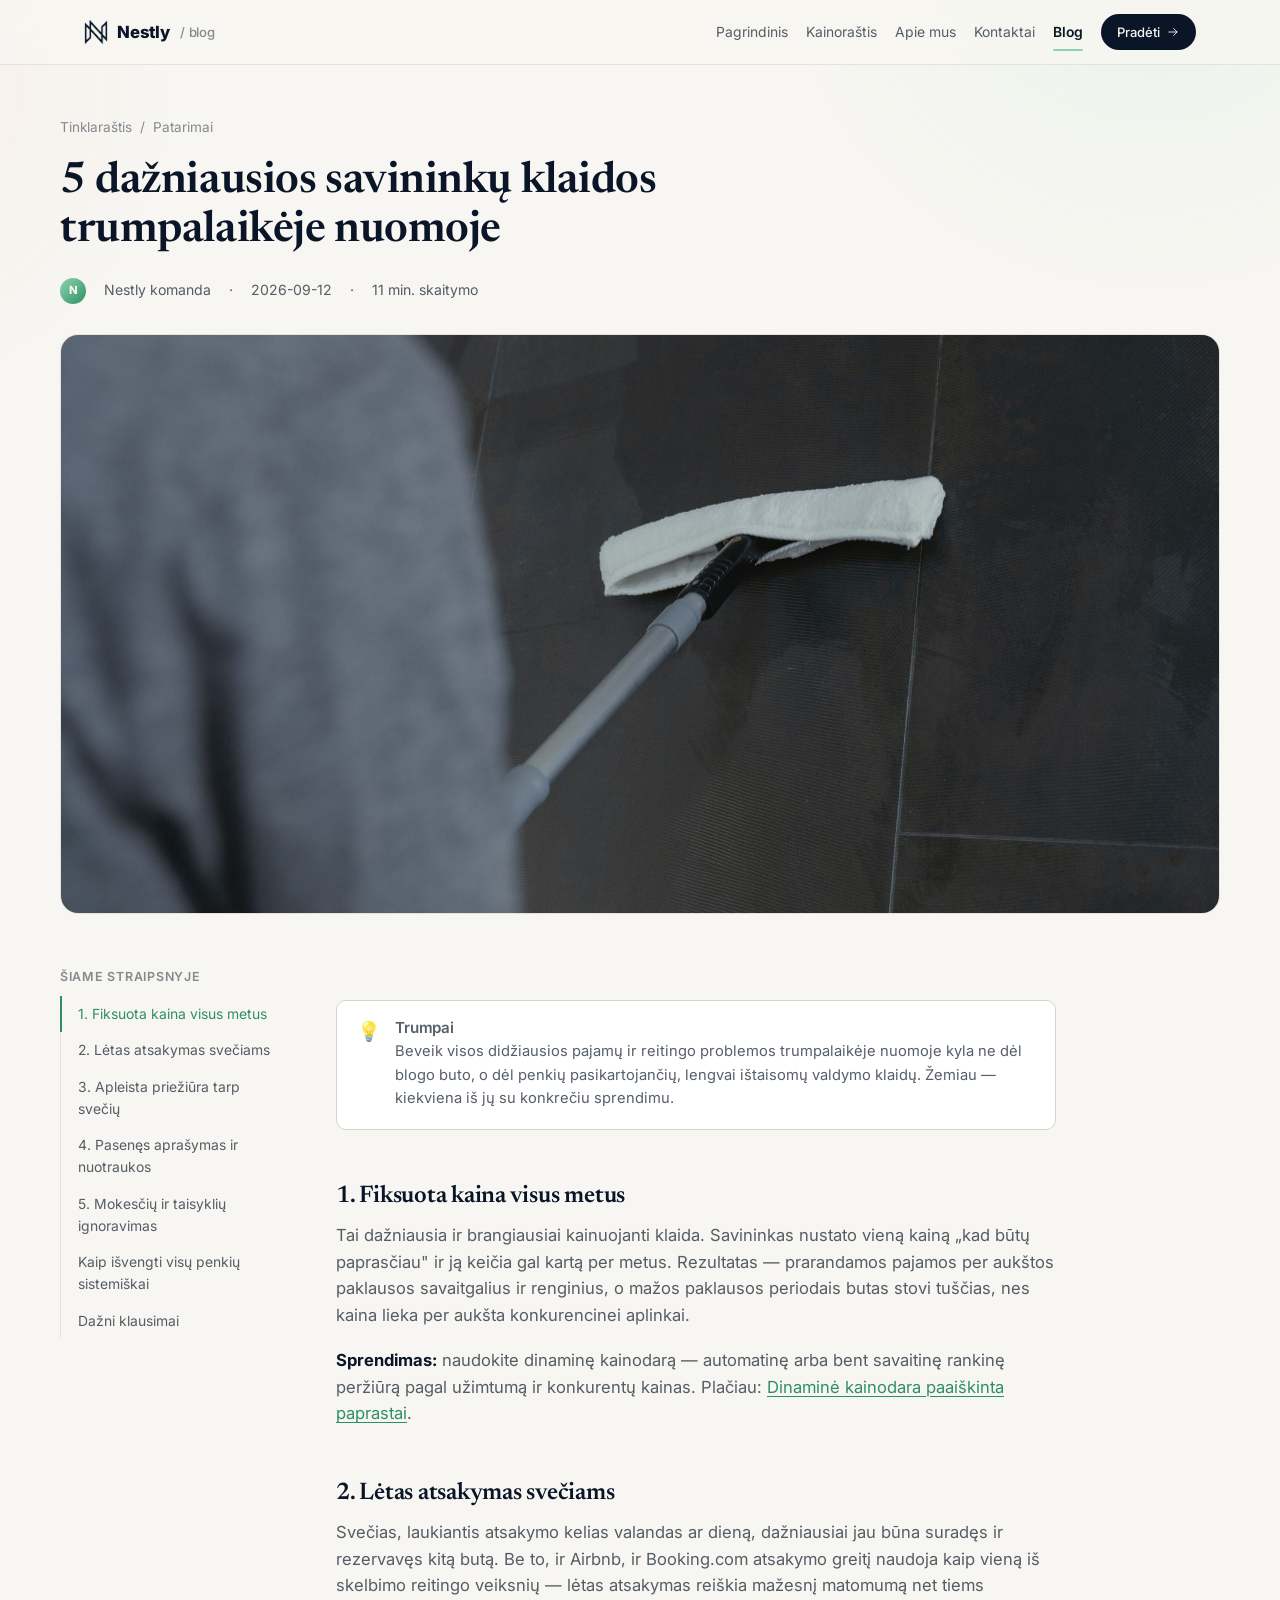
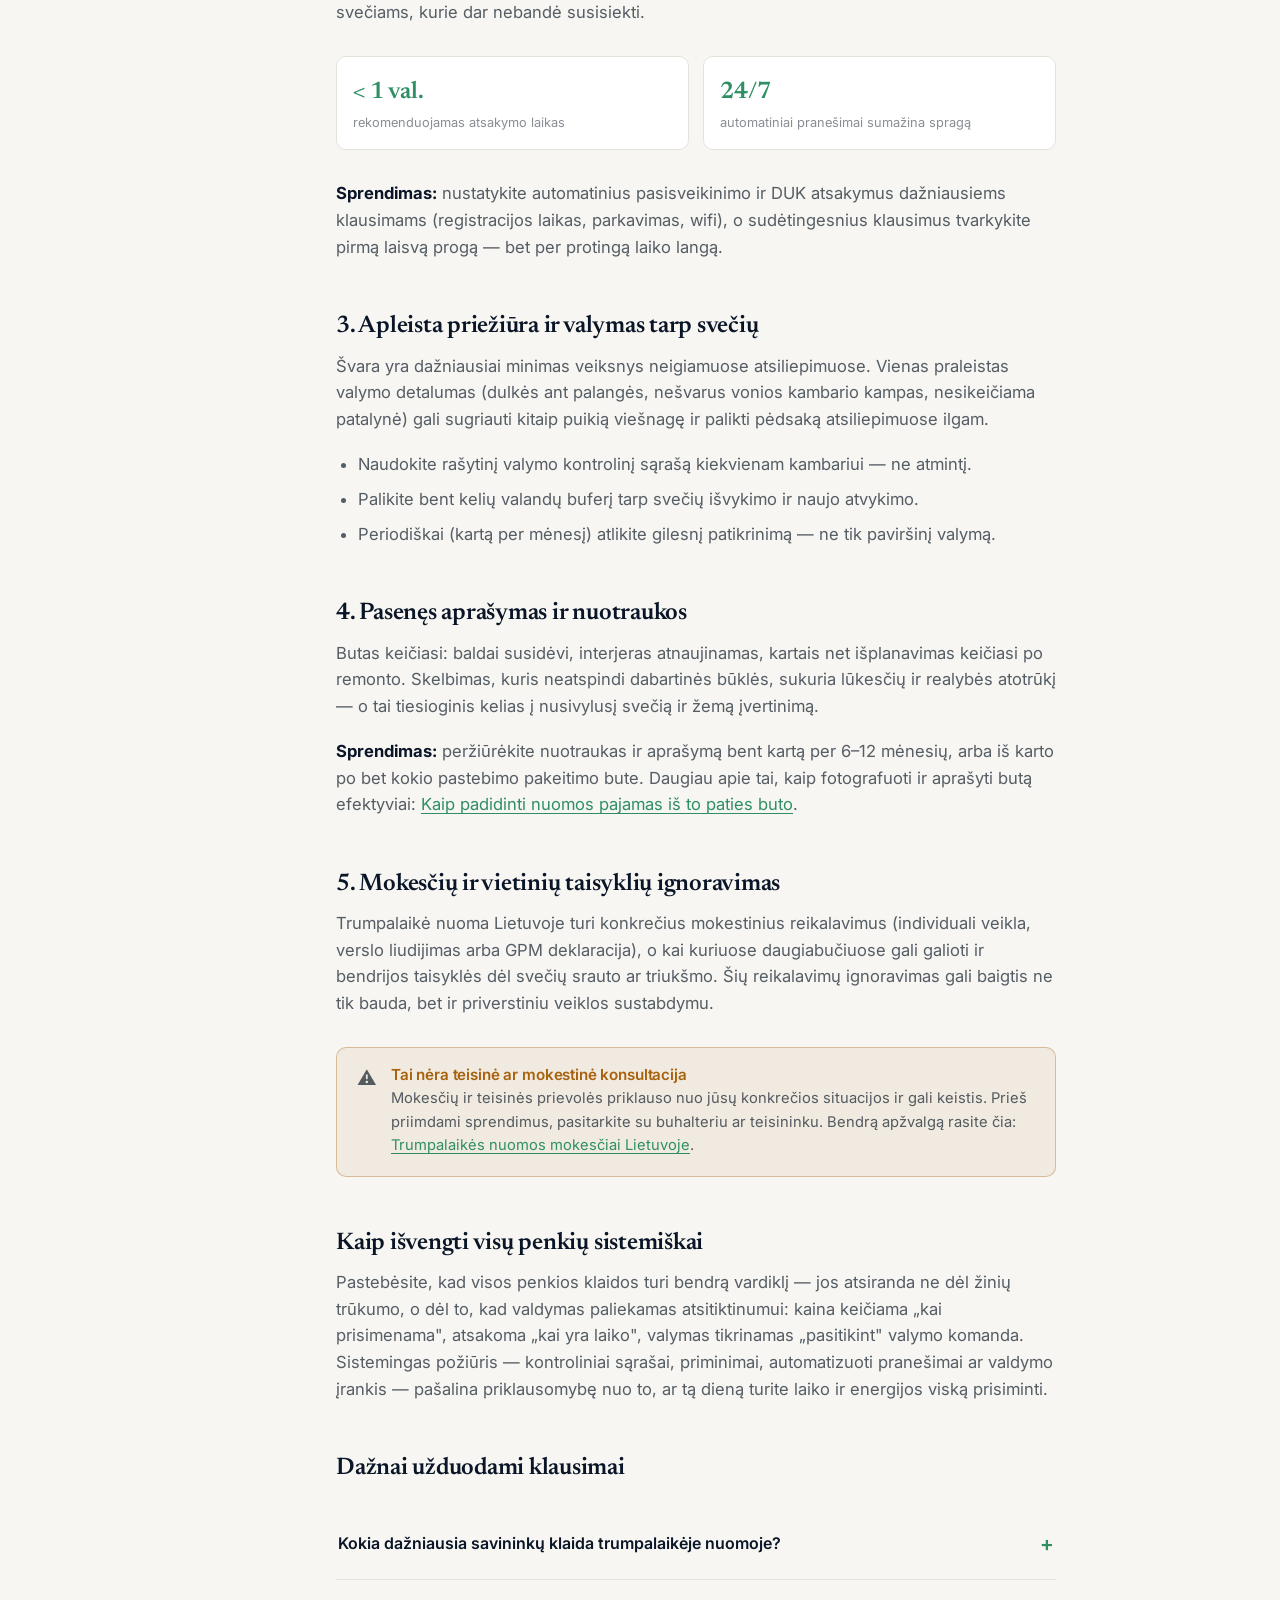
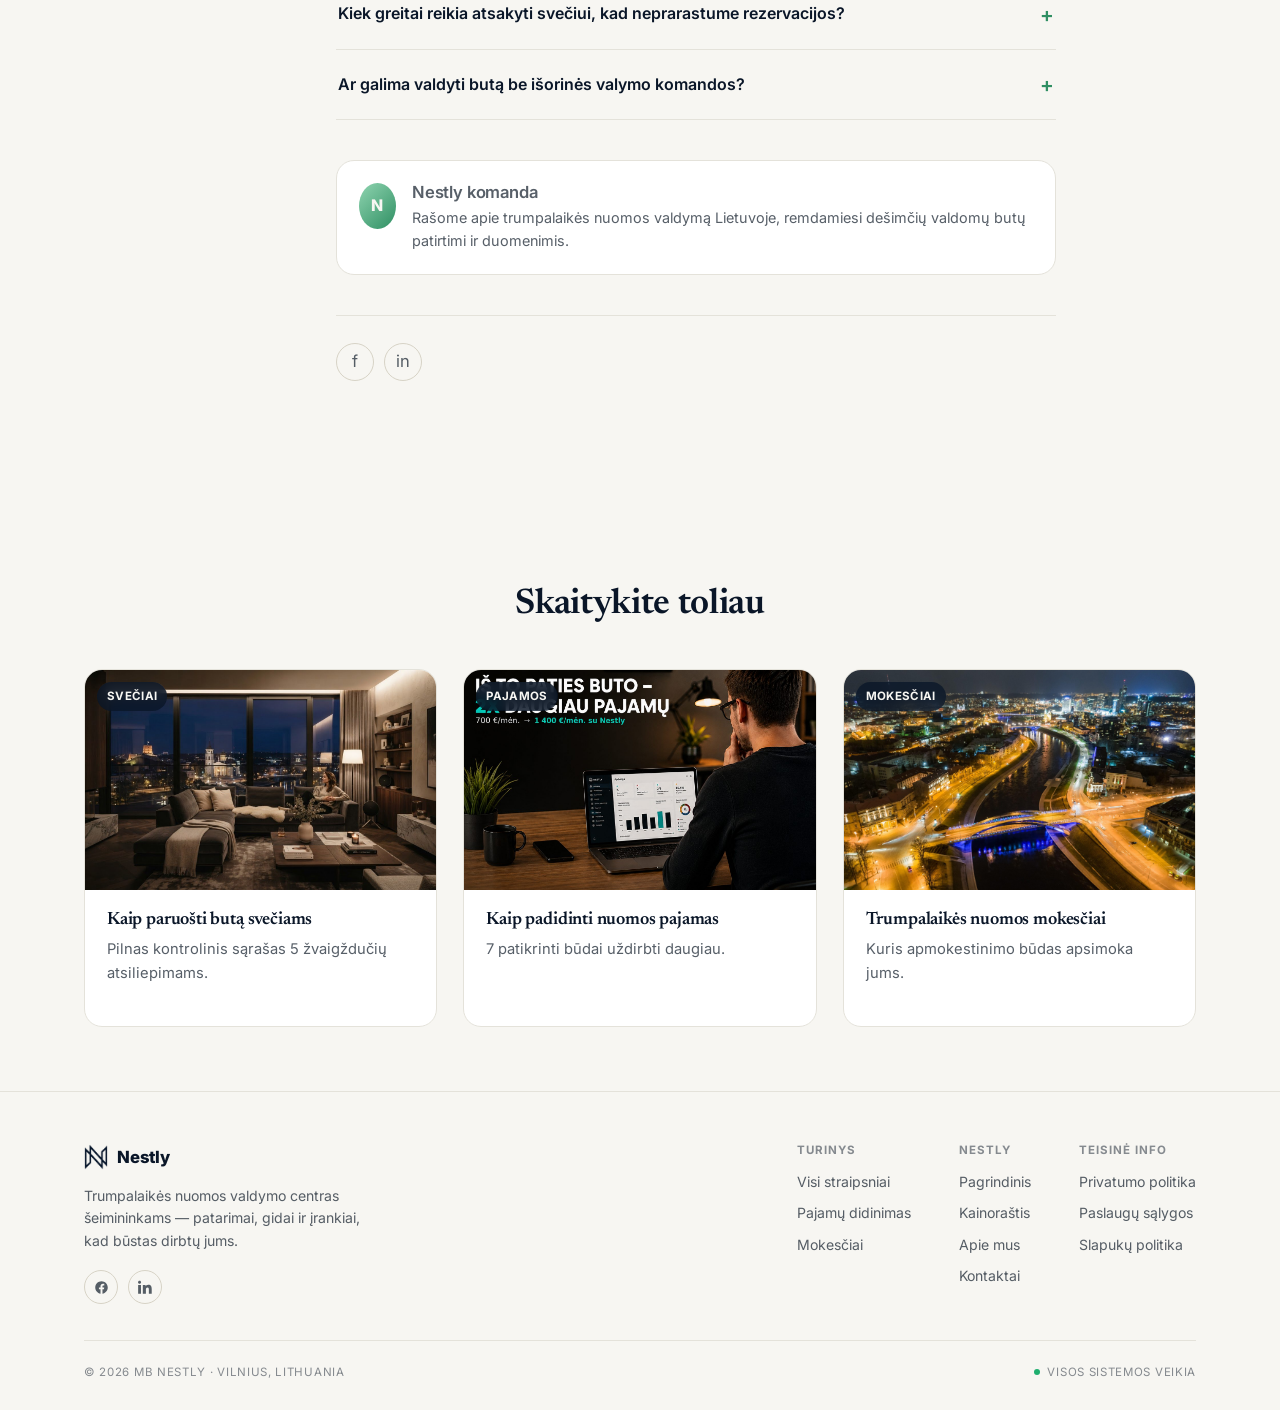
==== commit ab9f07bd: "Add files via upload" ====
--- a/articles/5-klaidos-savininkams.html
+++ b/articles/5-klaidos-savininkams.html
@@ -4,6 +4,9 @@
 <meta charset="UTF-8">
 <script>document.documentElement.classList.remove('no-js')</script>
 <meta name="viewport" content="width=device-width, initial-scale=1.0">
+<link rel="icon" type="image/png" sizes="32x32" href="../assets/images/favicon-32.png">
+<link rel="icon" type="image/png" sizes="16x16" href="../assets/images/favicon-16.png">
+<link rel="apple-touch-icon" href="../assets/images/apple-touch-icon.png">
 <title>5 dažniausios savininkų klaidos trumpalaikėje nuomoje | Nestly tinklaraštis</title>
 <meta name="description" content="Nuo per žemos kainos iki apleistos priežiūros — kokios klaidos kainuoja trumpalaikės nuomos savininkams daugiausiai pajamų ir reitingo, ir kaip jų sistemiškai išvengti.">
 <link rel="canonical" href="https://nestly.lt/blog/articles/5-klaidos-savininkams.html">
@@ -43,12 +46,14 @@
 
 <header class="site">
   <nav class="nav">
-    <a class="brand" href="../index.html"><span class="mark">N</span> Nestly <span style="color:var(--text-dimmer);font-weight:500;font-size:.85rem;margin-left:2px">/ blog</span></a>
+    <a class="brand" href="../index.html"><img class="mark-img" src="../assets/images/logo-mark.png" alt="Nestly" width="26" height="28"> Nestly<span class="blogtag"> / blog</span></a>
     <div class="nav-links">
-      <a href="../index.html">Tinklaraštis</a>
-      <a href="https://nestly.lt/">nestly.lt</a>
-      <a href="https://nestly.lt/pricing">Kainos</a>
-      <a class="nav-cta" href="https://nestly.lt/">Pradėti nemokamai</a>
+      <a href="https://nestly.lt/">Pagrindinis</a>
+      <a href="https://nestly.lt/pricing">Kainoraštis</a>
+      <a href="https://nestly.lt/about">Apie mus</a>
+      <a href="https://nestly.lt/contact">Kontaktai</a>
+      <a href="../index.html" class="current">Blog</a>
+      <a class="nav-cta" href="https://owner.nestly.lt/register">Pradėti <svg viewBox="0 0 24 24" fill="none" stroke="currentColor" stroke-width="1.6" stroke-linecap="round" stroke-linejoin="round" aria-hidden="true"><path d="M5 12h14M13 6l6 6-6 6"></path></svg></a>
     </div>
     <button class="burger" aria-label="Meniu">☰</button>
   </nav>
@@ -166,9 +171,48 @@
 </section>
 
 <footer class="site">
-  <div class="container row">
-    <span>© 2026 Nestly. Visos teisės saugomos.</span>
-    <span><a href="https://nestly.lt/">nestly.lt</a> · <a href="https://nestly.lt/pricing">Kainos</a> · <a href="../index.html">Tinklaraštis</a></span>
+  <div class="container">
+    <div class="footer-top">
+      <div class="footer-brand">
+        <a class="brand" href="../index.html"><img class="mark-img" src="../assets/images/logo-mark.png" alt="Nestly" width="26" height="28"> Nestly</a>
+        <p>Trumpalaikės nuomos valdymo centras šeimininkams — patarimai, gidai ir įrankiai, kad būstas dirbtų jums.</p>
+        <div class="footer-social">
+          <a href="https://www.facebook.com/nestlyLT" target="_blank" rel="noopener noreferrer" aria-label="Facebook"><svg width="15" height="15" viewBox="0 0 24 24" fill="currentColor"><path d="M22 12.06C22 6.53 17.52 2.04 12 2.04S2 6.53 2 12.06c0 5 3.66 9.13 8.44 9.9v-7h-2.54v-2.9h2.54V9.85c0-2.51 1.49-3.9 3.77-3.9 1.1 0 2.24.2 2.24.2v2.46h-1.26c-1.24 0-1.63.77-1.63 1.56v1.88h2.78l-.44 2.9h-2.34v7c4.78-.77 8.44-4.9 8.44-9.9z"/></svg></a>
+          <a href="https://www.linkedin.com/company/nestlyltu/?viewAsMember=true" target="_blank" rel="noopener noreferrer" aria-label="LinkedIn"><svg width="15" height="15" viewBox="0 0 24 24" fill="currentColor"><path d="M4.98 3.5C4.98 4.88 3.87 6 2.5 6S0 4.88 0 3.5 1.12 1 2.5 1s2.48 1.12 2.48 2.5zM.22 8h4.56v14H.22V8zm7.5 0h4.37v1.92h.06c.61-1.15 2.1-2.36 4.32-2.36 4.62 0 5.47 3.04 5.47 7v7.44h-4.56v-6.6c0-1.57-.03-3.6-2.2-3.6-2.2 0-2.54 1.72-2.54 3.5V22H7.72V8z"/></svg></a>
+        </div>
+      </div>
+      <div class="footer-cols">
+        <div class="footer-col">
+          <h4>Turinys</h4>
+          <ul>
+            <li><a href="../index.html">Visi straipsniai</a></li>
+            <li><a href="../articles/kaip-padidinti-nuomos-pajamas.html">Pajamų didinimas</a></li>
+            <li><a href="../articles/trumpalaikes-nuomos-mokesciai-lietuvoje.html">Mokesčiai</a></li>
+          </ul>
+        </div>
+        <div class="footer-col">
+          <h4>Nestly</h4>
+          <ul>
+            <li><a href="https://nestly.lt/">Pagrindinis</a></li>
+            <li><a href="https://nestly.lt/pricing">Kainoraštis</a></li>
+            <li><a href="https://nestly.lt/about">Apie mus</a></li>
+            <li><a href="https://nestly.lt/contact">Kontaktai</a></li>
+          </ul>
+        </div>
+        <div class="footer-col">
+          <h4>Teisinė info</h4>
+          <ul>
+            <li><a href="https://nestly.lt/privacy-policy">Privatumo politika</a></li>
+            <li><a href="https://nestly.lt/terms">Paslaugų sąlygos</a></li>
+            <li><a href="https://nestly.lt/cookie-policy">Slapukų politika</a></li>
+          </ul>
+        </div>
+      </div>
+    </div>
+    <div class="bottom-row">
+      <span>© 2026 MB Nestly · Vilnius, Lithuania</span>
+      <span class="status-live"><span class="status-dot"></span> Visos sistemos veikia</span>
+    </div>
   </div>
 </footer>
 
--- a/assets/style.css
+++ b/assets/style.css
@@ -1,31 +1,36 @@
 /* ==========================================================================
-   Nestly Blog — Design System
+   Nestly Blog — Design System (matched to nestly.lt brand)
    ========================================================================== */
 
-@import url('https://fonts.googleapis.com/css2?family=Plus+Jakarta+Sans:wght@400;500;600;700;800&family=Inter:wght@400;500;600;700&display=swap');
+@import url('https://fonts.googleapis.com/css2?family=Newsreader:ital,wght@0,400;0,500;0,600;1,400;1,500&family=Inter:wght@400;500;600;700;800&display=swap');
 
 :root{
-  --bg:#090c11;
-  --bg-1:#0d1219;
-  --bg-2:#121826;
-  --bg-card:#111722;
-  --border:rgba(255,255,255,.08);
-  --border-2:rgba(255,255,255,.14);
-  --text:#f3f6fa;
-  --text-dim:#aab2c0;
-  --text-dimmer:#727b8a;
-  --accent:#2fe0ac;
-  --accent-2:#5eead4;
-  --accent-soft:rgba(47,224,172,.12);
-  --accent-line:rgba(47,224,172,.35);
-  --warn:#f5b95c;
-  --danger:#f56c6c;
+  --bg:#f7f6f2;
+  --bg-1:#ffffff;
+  --bg-2:#f0eee5;
+  --bg-card:#ffffff;
+  --border:#e4e2da;
+  --border-2:#d7d3c6;
+  --text:#0a1628;
+  --text-dim:rgba(28,39,51,.74);
+  --text-dimmer:rgba(28,39,51,.52);
+  --accent:#2f8f63;
+  --accent-2:#8fd4b0;
+  --accent-soft:rgba(143,212,176,.22);
+  --accent-line:rgba(143,212,176,.6);
+  --coral:#ff6b4a;
+  --warn:#a8620d;
+  --danger:#c94a3a;
   --radius:18px;
   --radius-sm:10px;
   --maxw:1160px;
-  --shadow:0 20px 60px -20px rgba(0,0,0,.6);
-  --ff-head:'Plus Jakarta Sans', system-ui, sans-serif;
+  --shadow:0 20px 50px -22px rgba(10,22,40,.22);
+  --ff-head:'Newsreader', Georgia, serif;
   --ff-body:'Inter', system-ui, sans-serif;
+  /* the hero + final CTA are deliberately dark islands, like nestly.lt's own hero */
+  --ink:#0a1628;
+  --ink-1:#0d1b30;
+  --ink-cream:#f7f6f2;
 }
 
 *,*::before,*::after{box-sizing:border-box}
@@ -41,18 +46,18 @@
 }
 img{max-width:100%;display:block}
 a{color:inherit;text-decoration:none}
-h1,h2,h3,h4{font-family:var(--ff-head);line-height:1.15;margin:0 0 .5em;letter-spacing:-.01em}
+h1,h2,h3,h4{font-family:var(--ff-head);line-height:1.15;margin:0 0 .5em;letter-spacing:-.01em;font-weight:600}
 p{margin:0 0 1.1em}
 ul,ol{padding-left:1.3em}
 .container{max-width:var(--maxw);margin:0 auto;padding:0 24px}
 
-/* background ambience */
+/* background ambience (subtle, light) */
 body::before{
   content:"";
   position:fixed;inset:0;
   background:
-    radial-gradient(60vw 60vw at 85% -10%, rgba(47,224,172,.10), transparent 60%),
-    radial-gradient(50vw 50vw at -10% 20%, rgba(94,234,212,.06), transparent 60%);
+    radial-gradient(50vw 50vw at 90% -10%, rgba(143,212,176,.10), transparent 60%),
+    radial-gradient(40vw 40vw at -10% 10%, rgba(255,107,74,.05), transparent 60%);
   pointer-events:none;
   z-index:0;
 }
@@ -75,30 +80,32 @@
    viewport-relative positioning. */
 header.site::before{
   content:"";position:absolute;inset:0;z-index:-1;
-  background:rgba(9,12,17,.72);
+  background:rgba(247,246,242,.86);
   backdrop-filter:blur(14px);
 }
-.nav{display:flex;align-items:center;justify-content:space-between;padding:16px 24px;max-width:var(--maxw);margin:0 auto}
-.brand{display:flex;align-items:center;gap:10px;font-family:var(--ff-head);font-weight:800;font-size:1.15rem;color:var(--text)}
-.brand .mark{
-  width:32px;height:32px;border-radius:9px;
-  background:linear-gradient(135deg,var(--accent),var(--accent-2));
-  display:flex;align-items:center;justify-content:center;
-  color:#04140f;font-weight:800;font-size:1rem;
-}
-.nav-links{display:flex;align-items:center;gap:28px;font-size:.94rem;color:var(--text-dim)}
-.nav-links a{padding:6px 0;position:relative}
-.nav-links a:hover{color:var(--text)}
-.nav-cta{
-  background:var(--accent);color:#04140f;padding:10px 18px;border-radius:999px;
-  font-weight:700;font-size:.9rem;transition:transform .18s ease, box-shadow .18s ease;
-}
-.nav-cta:hover{transform:translateY(-2px);box-shadow:0 10px 24px -8px rgba(47,224,172,.5)}
+.nav{display:flex;align-items:center;justify-content:space-between;padding:14px 24px;max-width:var(--maxw);margin:0 auto}
+.brand{display:flex;align-items:center;gap:9px;font-family:var(--ff-body);font-weight:800;font-size:1.05rem;color:var(--text);letter-spacing:-.01em}
+.brand .mark-img{height:26px;width:auto;display:block}
+.brand .blogtag{color:var(--text-dimmer);font-weight:500;font-size:.82rem;margin-left:1px}
+.nav-links{display:flex;align-items:center;gap:18px;font-size:.87rem;color:var(--text-dim);flex-wrap:nowrap}
+.nav-links a{padding:6px 0;position:relative;white-space:nowrap}
+.nav-links a:not(.nav-cta):hover{color:var(--text)}
+.nav-links a.current{color:var(--text);font-weight:600}
+.nav-links a.current::after{content:"";position:absolute;left:0;right:0;bottom:-2px;height:2px;background:var(--accent-2);border-radius:2px}
+.nav-links a.nav-cta{
+  display:inline-flex;align-items:center;gap:6px;height:36px;padding:0 16px;border-radius:999px;
+  background:var(--ink);color:var(--bg);font-weight:500;font-size:.8125rem;
+  white-space:nowrap;flex-shrink:0;min-width:max-content;
+  transition:background .18s ease;
+}
+.nav-cta svg{width:14px;height:14px;flex-shrink:0;transition:transform .18s ease}
+.nav-links a.nav-cta:hover{background:rgba(10,22,40,.9);color:var(--bg)}
+.nav-links a.nav-cta:hover svg{transform:translateX(2px)}
 .burger{display:none;background:none;border:0;color:var(--text);font-size:1.4rem;cursor:pointer}
 
-@media (max-width:760px){
+@media (max-width:980px){
   .nav-links{
-    position:fixed;inset:64px 0 0 0;background:var(--bg-1);
+    position:fixed;inset:60px 0 0 0;background:var(--bg-1);
     flex-direction:column;align-items:flex-start;gap:0;
     padding:20px 24px;border-top:1px solid var(--border);
     transform:translateY(-8px);opacity:0;pointer-events:none;
@@ -106,21 +113,16 @@
   }
   .nav-links.open{transform:translateY(0);opacity:1;pointer-events:auto}
   .nav-links a{width:100%;padding:14px 0;border-bottom:1px solid var(--border)}
-  .nav-cta{margin-top:12px}
+  .nav-links a.current::after{display:none}
+  .nav-links a.nav-cta{width:100%;height:auto;margin-top:12px;padding:13px 16px;justify-content:center;border-bottom:0}
   .burger{display:block}
 }
 
-/* ---------------- Hero ---------------- */
-.hero{position:relative;padding:96px 0 80px;overflow:hidden}
-.hero-bg{position:absolute;inset:0;z-index:0}
-.hero-bg img{width:100%;height:100%;object-fit:cover;opacity:.28;filter:saturate(1.1)}
-.hero-bg::after{
-  content:"";position:absolute;inset:0;
-  background:linear-gradient(180deg, rgba(9,12,17,.4) 0%, var(--bg) 92%);
-}
-.blob{position:absolute;border-radius:50%;filter:blur(60px);opacity:.35;z-index:0;animation:drift 16s ease-in-out infinite}
-.blob-1{width:420px;height:420px;background:var(--accent);top:-140px;right:-100px;animation-delay:0s}
-.blob-2{width:320px;height:320px;background:#4f7cff;bottom:-120px;left:-80px;animation-delay:-6s}
+/* ---------------- Hero (light, cream — matches the rest of the site) ---------------- */
+.hero{position:relative;padding:88px 0 76px;overflow:hidden;background:var(--bg);isolation:isolate}
+.blob{position:absolute;border-radius:50%;filter:blur(70px);opacity:.35;z-index:0;animation:drift 16s ease-in-out infinite}
+.blob-1{width:420px;height:420px;background:var(--accent-2);top:-160px;right:-100px;animation-delay:0s}
+.blob-2{width:340px;height:340px;background:var(--coral);bottom:-140px;left:-90px;opacity:.18;animation-delay:-6s}
 @keyframes drift{
   0%,100%{transform:translate(0,0) scale(1)}
   50%{transform:translate(30px,-24px) scale(1.08)}
@@ -128,26 +130,62 @@
 @media (prefers-reduced-motion: reduce){
   .blob{animation:none}
   .card,.reveal{transition:none !important;opacity:1 !important;transform:none !important}
+  .float-panel{animation:none !important}
 }
 /* No-JS fallback: never hide content if scripts don't run */
 .no-js .card,.no-js .reveal{opacity:1 !important;transform:none !important}
 
-.hero-inner{position:relative;z-index:1;text-align:center;max-width:780px;margin:0 auto}
+.hero-inner{position:relative;z-index:1;max-width:780px}
+.hero .container{position:relative;display:grid;grid-template-columns:minmax(0,1fr) 300px;gap:40px;align-items:center}
+@media (max-width:980px){.hero .container{grid-template-columns:1fr}}
+
 .eyebrow{
   display:inline-flex;align-items:center;gap:8px;
-  background:var(--accent-soft);border:1px solid var(--accent-line);color:var(--accent-2);
+  background:var(--accent-soft);border:1px solid var(--accent-line);color:var(--accent);
   padding:6px 14px;border-radius:999px;font-size:.82rem;font-weight:600;margin-bottom:22px;
 }
-.hero h1{font-size:clamp(2.2rem,5vw,3.4rem);font-weight:800}
-.hero h1 .accent{background:linear-gradient(90deg,var(--accent),var(--accent-2));-webkit-background-clip:text;background-clip:text;color:transparent}
+.hero h1{font-size:clamp(2.2rem,5vw,3.4rem);font-weight:600;color:var(--text)}
+.hero h1 .accent{color:var(--accent);font-style:italic}
 .hero p.lead{font-size:1.15rem;color:var(--text-dim);max-width:600px;margin:0 auto 32px}
 
 /* animated stat row */
-.stats{display:flex;justify-content:center;gap:48px;flex-wrap:wrap;margin-top:44px}
-.stat{text-align:center}
-.stat .num{font-family:var(--ff-head);font-weight:800;font-size:2.1rem;color:var(--text)}
+.stats{display:flex;gap:40px;flex-wrap:wrap;margin-top:44px}
+.stat{text-align:left}
+.stat .num{font-family:var(--ff-head);font-weight:600;font-size:2.1rem;color:var(--text)}
 .stat .num .suffix{color:var(--accent)}
-.stat .label{font-size:.85rem;color:var(--text-dimmer);margin-top:2px}
+.stat .label{font-size:.83rem;color:var(--text-dimmer);margin-top:2px}
+
+/* ---------------- Floating 3D panel (hero) ---------------- */
+.float-stage{
+  display:none;
+  position:relative;z-index:1;
+  perspective:1000px;
+}
+@media (min-width:981px){ .float-stage{display:block} }
+.float-panel{
+  transform-style:preserve-3d;
+  background:var(--bg-card);
+  border:1px solid var(--border);
+  border-radius:18px;
+  padding:20px;
+  box-shadow:0 40px 70px -30px rgba(10,22,40,.22);
+  animation:bob 5s ease-in-out infinite;
+  transition:transform .15s ease-out;
+  will-change:transform;
+}
+@keyframes bob{
+  0%,100%{transform:translateY(0) rotateX(6deg) rotateY(-8deg)}
+  50%{transform:translateY(-10px) rotateX(6deg) rotateY(-8deg)}
+}
+.float-panel .fp-head{display:flex;align-items:center;gap:8px;font-size:.78rem;color:var(--text-dimmer);margin-bottom:14px;font-weight:600;letter-spacing:.02em}
+.float-panel .fp-dot{width:7px;height:7px;border-radius:50%;background:#1fae6e;box-shadow:0 0 0 3px rgba(31,174,110,.18)}
+.float-row{display:flex;align-items:center;justify-content:space-between;gap:10px;padding:10px 0;border-top:1px solid var(--border);transform:translateZ(20px)}
+.float-row:first-of-type{border-top:0}
+.float-row .fr-label{font-size:.82rem;color:var(--text);font-weight:500}
+.float-row .fr-val{font-size:.76rem;color:var(--accent);font-weight:700;background:var(--accent-soft);padding:3px 9px;border-radius:999px;white-space:nowrap}
+.float-panel .fp-big{margin-top:14px;padding-top:16px;border-top:1px solid var(--border);transform:translateZ(28px)}
+.float-panel .fp-big .n{font-family:var(--ff-head);font-size:1.9rem;color:var(--text);font-weight:600}
+.float-panel .fp-big .l{font-size:.78rem;color:var(--text-dimmer)}
 
 /* ---------------- Section headings ---------------- */
 .section-head{max-width:640px;margin:0 auto 44px;text-align:center}
@@ -168,13 +206,13 @@
 }
 .card.in-view{transform:translateY(0);opacity:1}
 .card:hover{border-color:var(--border-2);box-shadow:var(--shadow);transform:translateY(-4px)}
-.card .thumb{aspect-ratio:16/10;overflow:hidden;position:relative}
+.card .thumb{aspect-ratio:16/10;overflow:hidden;position:relative;background:var(--bg-2)}
 .card .thumb img{width:100%;height:100%;object-fit:cover;transition:transform .5s ease}
 .card:hover .thumb img{transform:scale(1.06)}
 .card .tag{
-  position:absolute;top:12px;left:12px;background:rgba(9,12,17,.72);backdrop-filter:blur(6px);
-  color:var(--accent-2);font-size:.72rem;font-weight:700;letter-spacing:.03em;text-transform:uppercase;
-  padding:5px 10px;border-radius:999px;border:1px solid var(--border-2);
+  position:absolute;top:12px;left:12px;background:rgba(10,22,40,.78);backdrop-filter:blur(6px);
+  color:var(--ink-cream);font-size:.72rem;font-weight:700;letter-spacing:.03em;text-transform:uppercase;
+  padding:5px 10px;border-radius:999px;
 }
 .card .body{padding:20px 22px 24px;display:flex;flex-direction:column;flex:1}
 .card h3{font-size:1.12rem;margin-bottom:8px}
@@ -193,57 +231,82 @@
   display:inline-flex;align-items:center;gap:8px;padding:13px 24px;border-radius:999px;
   font-weight:700;font-size:.95rem;cursor:pointer;border:1px solid transparent;
 }
-.btn-primary{background:var(--accent);color:#04140f}
-.btn-primary:hover{box-shadow:0 12px 28px -10px rgba(47,224,172,.55);transform:translateY(-2px)}
+.btn-primary{background:var(--text);color:var(--bg)}
+.btn-primary:hover{box-shadow:0 14px 28px -12px rgba(10,22,40,.4);transform:translateY(-2px)}
 .btn-ghost{background:transparent;border-color:var(--border-2);color:var(--text)}
-.btn-ghost:hover{border-color:var(--accent-line);color:var(--accent-2)}
+.btn-ghost:hover{border-color:var(--accent-line);color:var(--accent)}
+.btn-light{background:var(--ink-cream);color:var(--ink)}
+.btn-light:hover{box-shadow:0 14px 28px -12px rgba(0,0,0,.45);transform:translateY(-2px)}
+.btn-outline-light{background:transparent;border-color:rgba(247,246,242,.35);color:var(--ink-cream)}
+.btn-outline-light:hover{border-color:rgba(247,246,242,.7)}
 .btn{transition:all .18s ease}
 
 /* ---------------- Footer ---------------- */
-footer.site{border-top:1px solid var(--border);padding:44px 0;color:var(--text-dimmer);font-size:.88rem}
-footer.site .row{display:flex;justify-content:space-between;flex-wrap:wrap;gap:16px;align-items:center}
-footer.site a:hover{color:var(--accent-2)}
+footer.site{border-top:1px solid var(--border);padding:52px 0 28px;color:var(--text-dimmer);font-size:.88rem;background:var(--bg)}
+.footer-top{display:flex;flex-wrap:wrap;justify-content:space-between;gap:36px;padding-bottom:36px}
+.footer-brand{max-width:300px}
+.footer-brand .brand{margin-bottom:14px}
+.footer-brand p{color:var(--text-dim);font-size:.88rem;line-height:1.6;margin:0}
+.footer-social{display:flex;gap:10px;margin-top:18px}
+.footer-social a{
+  width:34px;height:34px;border-radius:50%;border:1px solid var(--border-2);
+  display:flex;align-items:center;justify-content:center;color:var(--text-dim);transition:all .18s ease;
+}
+.footer-social a:hover{color:var(--text);border-color:var(--text)}
+.footer-cols{display:flex;flex-wrap:wrap;gap:48px}
+.footer-col h4{font-size:.72rem;font-family:var(--ff-body);font-weight:700;text-transform:uppercase;letter-spacing:.09em;color:var(--text-dimmer);margin:0 0 14px}
+.footer-col ul{list-style:none;padding:0;margin:0;display:flex;flex-direction:column;gap:9px}
+.footer-col a{color:var(--text-dim);font-size:.88rem}
+.footer-col a:hover{color:var(--accent)}
+footer.site .bottom-row{
+  display:flex;justify-content:space-between;flex-wrap:wrap;gap:12px;align-items:center;
+  padding-top:22px;border-top:1px solid var(--border);
+  font-family:var(--ff-body);font-size:.72rem;letter-spacing:.06em;text-transform:uppercase;color:var(--text-dimmer);
+}
+.status-live{display:inline-flex;align-items:center;gap:7px}
+.status-dot{width:6px;height:6px;border-radius:50%;background:#1fae6e;animation:pulse-dot 2s ease-in-out infinite}
+@keyframes pulse-dot{0%,100%{opacity:1}50%{opacity:.35}}
 
 /* ==========================================================================
    Article page
    ========================================================================== */
 .article-hero{position:relative;padding:52px 0 0}
 .breadcrumb{font-size:.85rem;color:var(--text-dimmer);margin-bottom:18px;display:flex;gap:8px;flex-wrap:wrap}
-.breadcrumb a:hover{color:var(--accent-2)}
+.breadcrumb a:hover{color:var(--accent)}
 .article-hero h1{font-size:clamp(1.9rem,4.2vw,2.7rem);max-width:820px}
 .article-meta{display:flex;gap:18px;flex-wrap:wrap;color:var(--text-dim);font-size:.88rem;margin:18px 0 30px;align-items:center}
-.avatar{width:26px;height:26px;border-radius:50%;background:linear-gradient(135deg,var(--accent),#4f7cff);display:inline-flex;align-items:center;justify-content:center;font-size:.7rem;font-weight:800;color:#04140f}
+.avatar{width:26px;height:26px;border-radius:50%;background:linear-gradient(135deg,var(--accent-2),var(--accent));display:inline-flex;align-items:center;justify-content:center;font-size:.7rem;font-weight:800;color:var(--bg)}
 .cover{border-radius:var(--radius);overflow:hidden;aspect-ratio:16/8;margin-bottom:8px;border:1px solid var(--border)}
 .cover img{width:100%;height:100%;object-fit:cover}
 
 .article-layout{display:grid;grid-template-columns:220px minmax(0,1fr);gap:56px;padding:48px 0 80px;align-items:start}
 @media (max-width:920px){.article-layout{grid-template-columns:minmax(0,1fr)}}
 
-.toc{position:sticky;top:96px}
-.toc h4{font-size:.78rem;text-transform:uppercase;letter-spacing:.06em;color:var(--text-dimmer);margin-bottom:12px}
+.toc{position:sticky;top:88px}
+.toc h4{font-size:.78rem;text-transform:uppercase;letter-spacing:.06em;color:var(--text-dimmer);margin-bottom:12px;font-family:var(--ff-body)}
 .toc ol{list-style:none;padding:0;margin:0;border-left:1px solid var(--border);display:flex;flex-direction:column}
 .toc a{
   display:block;padding:7px 0 7px 16px;font-size:.87rem;color:var(--text-dim);border-left:2px solid transparent;margin-left:-1px;
   transition:color .15s ease, border-color .15s ease;
 }
 .toc a:hover{color:var(--text)}
-.toc a.active{color:var(--accent-2);border-left-color:var(--accent)}
+.toc a.active{color:var(--accent);border-left-color:var(--accent)}
 @media (max-width:920px){.toc{position:static;margin-bottom:8px}
   .toc ol{flex-direction:row;flex-wrap:wrap;border-left:0;gap:8px}
   .toc a{border:1px solid var(--border);border-radius:999px;padding:6px 14px;margin-left:0}
   .toc a.active{border-color:var(--accent-line);background:var(--accent-soft)}
 }
 
-.prose{font-size:1.04rem;color:#dfe4ea;max-width:720px}
-.prose h2{font-size:1.5rem;margin-top:2.2em;scroll-margin-top:100px}
+.prose{font-size:1.04rem;color:var(--text-dim);max-width:720px}
+.prose h2{font-size:1.5rem;margin-top:2.2em;scroll-margin-top:100px;color:var(--text)}
 .prose h2:first-child{margin-top:0}
 .prose h3{font-size:1.18rem;margin-top:1.7em;color:var(--text)}
-.prose p{color:#c9d0da}
+.prose p{color:var(--text-dim)}
 .prose strong{color:var(--text)}
-.prose a.inline-link{color:var(--accent-2);text-decoration:underline;text-underline-offset:3px}
-.prose ul li, .prose ol li{margin-bottom:.5em;color:#c9d0da}
+.prose a.inline-link{color:var(--accent);text-decoration:underline;text-underline-offset:3px}
+.prose ul li, .prose ol li{margin-bottom:.5em;color:var(--text-dim)}
 .prose blockquote{
-  margin:1.6em 0;padding:4px 0 4px 20px;border-left:3px solid var(--accent);
+  margin:1.6em 0;padding:4px 0 4px 20px;border-left:3px solid var(--accent-2);
   color:var(--text-dim);font-style:italic;
 }
 
@@ -252,17 +315,17 @@
   display:flex;gap:14px;background:var(--bg-card);
 }
 .callout .icon{font-size:1.2rem;line-height:1.3}
-.callout h4{margin:0 0 4px;font-size:.95rem}
+.callout h4{margin:0 0 4px;font-size:.95rem;font-family:var(--ff-body)}
 .callout p{margin:0;color:var(--text-dim);font-size:.92rem}
 .callout.tip{border-color:var(--accent-line);background:var(--accent-soft)}
-.callout.tip h4{color:var(--accent-2)}
-.callout.warn{border-color:rgba(245,185,92,.4);background:rgba(245,185,92,.08)}
+.callout.tip h4{color:var(--accent)}
+.callout.warn{border-color:rgba(168,98,13,.35);background:rgba(168,98,13,.08)}
 .callout.warn h4{color:var(--warn)}
 .callout.tldr{border-color:var(--border-2)}
 
 .data-table{width:100%;min-width:560px;border-collapse:collapse;margin:1.6em 0;font-size:.92rem;overflow:hidden;border-radius:var(--radius-sm)}
 .data-table th,.data-table td{padding:12px 14px;border-bottom:1px solid var(--border);text-align:left}
-.data-table th{background:var(--bg-2);color:var(--text);font-weight:700;font-size:.82rem;text-transform:uppercase;letter-spacing:.03em}
+.data-table th{background:var(--bg-2);color:var(--text);font-weight:700;font-size:.82rem;text-transform:uppercase;letter-spacing:.03em;font-family:var(--ff-body)}
 .data-table tr:last-child td{border-bottom:0}
 .data-table td{color:var(--text-dim)}
 .table-wrap{overflow-x:auto}
@@ -270,7 +333,7 @@
 /* stat/number highlight boxes inside articles */
 .mini-stats{display:grid;grid-template-columns:repeat(auto-fit,minmax(150px,1fr));gap:14px;margin:1.8em 0}
 .mini-stat{background:var(--bg-card);border:1px solid var(--border);border-radius:var(--radius-sm);padding:16px}
-.mini-stat .n{font-family:var(--ff-head);font-weight:800;font-size:1.5rem;color:var(--accent-2)}
+.mini-stat .n{font-family:var(--ff-head);font-weight:600;font-size:1.5rem;color:var(--accent)}
 .mini-stat .l{font-size:.8rem;color:var(--text-dimmer);margin-top:2px}
 
 /* FAQ accordion */
@@ -278,7 +341,7 @@
 .faq-item{border-bottom:1px solid var(--border)}
 .faq-q{
   display:flex;justify-content:space-between;align-items:center;gap:16px;
-  padding:18px 2px;cursor:pointer;font-weight:600;color:var(--text);font-family:var(--ff-head);font-size:1rem;
+  padding:18px 2px;cursor:pointer;font-weight:600;color:var(--text);font-family:var(--ff-body);font-size:1rem;
 }
 .faq-q .plus{color:var(--accent);font-size:1.3rem;transition:transform .25s ease;flex:none}
 .faq-item.open .plus{transform:rotate(45deg)}
@@ -290,7 +353,7 @@
   width:38px;height:38px;border-radius:50%;border:1px solid var(--border-2);
   display:flex;align-items:center;justify-content:center;color:var(--text-dim);transition:all .18s ease;
 }
-.share-row a:hover{color:#04140f;background:var(--accent);border-color:var(--accent)}
+.share-row a:hover{color:var(--bg);background:var(--text);border-color:var(--text)}
 
 .related{margin-top:60px}
 .author-box{
@@ -298,17 +361,17 @@
   border-radius:var(--radius);padding:22px;margin-top:2.4em;
 }
 .author-box .avatar{width:46px;height:46px;font-size:1rem}
-.author-box h4{margin:0 0 4px}
+.author-box h4{margin:0 0 4px;font-family:var(--ff-body)}
 .author-box p{margin:0;color:var(--text-dim);font-size:.9rem}
 
-/* CTA band */
+/* CTA band — dark island, mirrors nestly.lt's own closing CTA */
 .cta-band{
   border-radius:24px;padding:56px 40px;text-align:center;position:relative;overflow:hidden;
-  background:linear-gradient(135deg, rgba(47,224,172,.14), rgba(79,124,255,.10));
-  border:1px solid var(--border-2);
-}
-.cta-band h2{font-size:clamp(1.5rem,3vw,2rem)}
-.cta-band p{color:var(--text-dim);max-width:520px;margin:0 auto 26px}
+  background:var(--ink);border:1px solid rgba(255,255,255,.08);
+}
+.cta-band h2{font-size:clamp(1.5rem,3vw,2rem);color:var(--ink-cream)}
+.cta-band p{color:rgba(247,246,242,.68);max-width:520px;margin:0 auto 26px}
+.cta-band .btn-row{display:flex;gap:12px;justify-content:center;flex-wrap:wrap}
 
 /* utility */
 .text-center{text-align:center}
